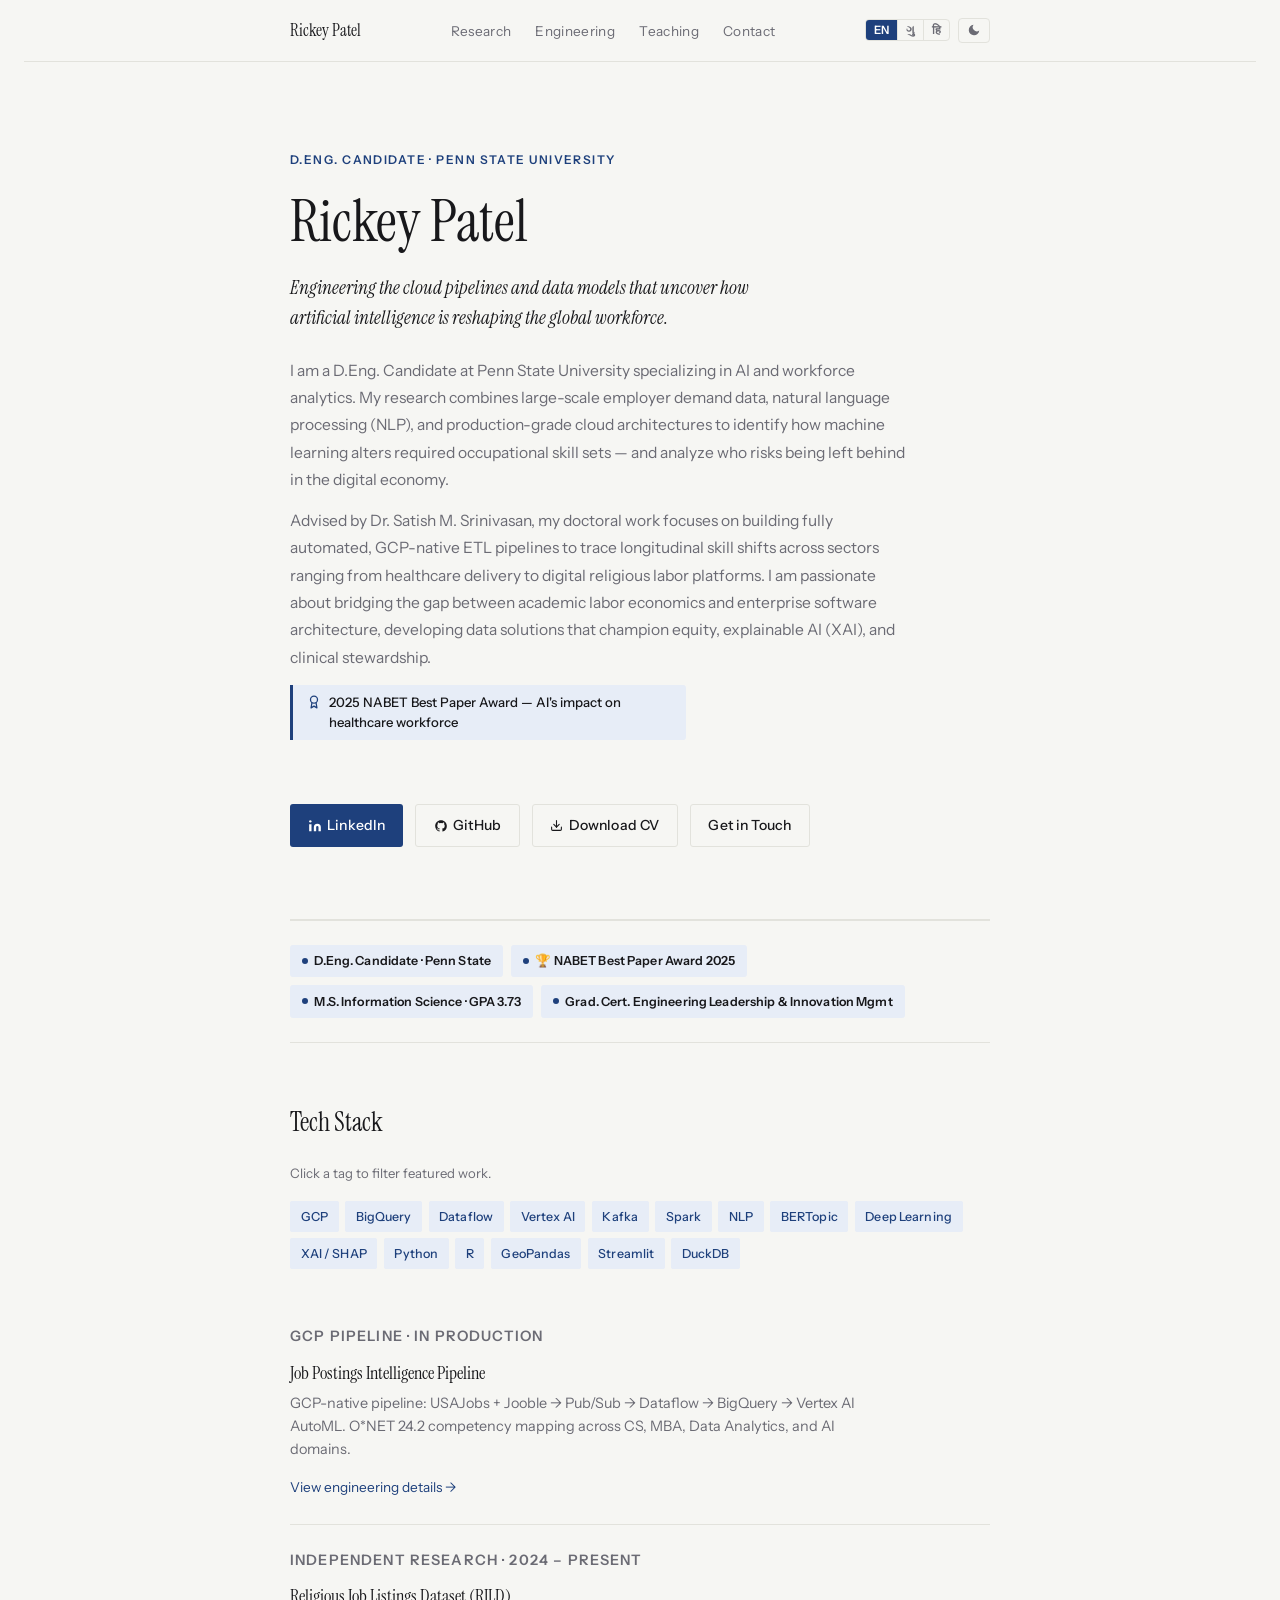
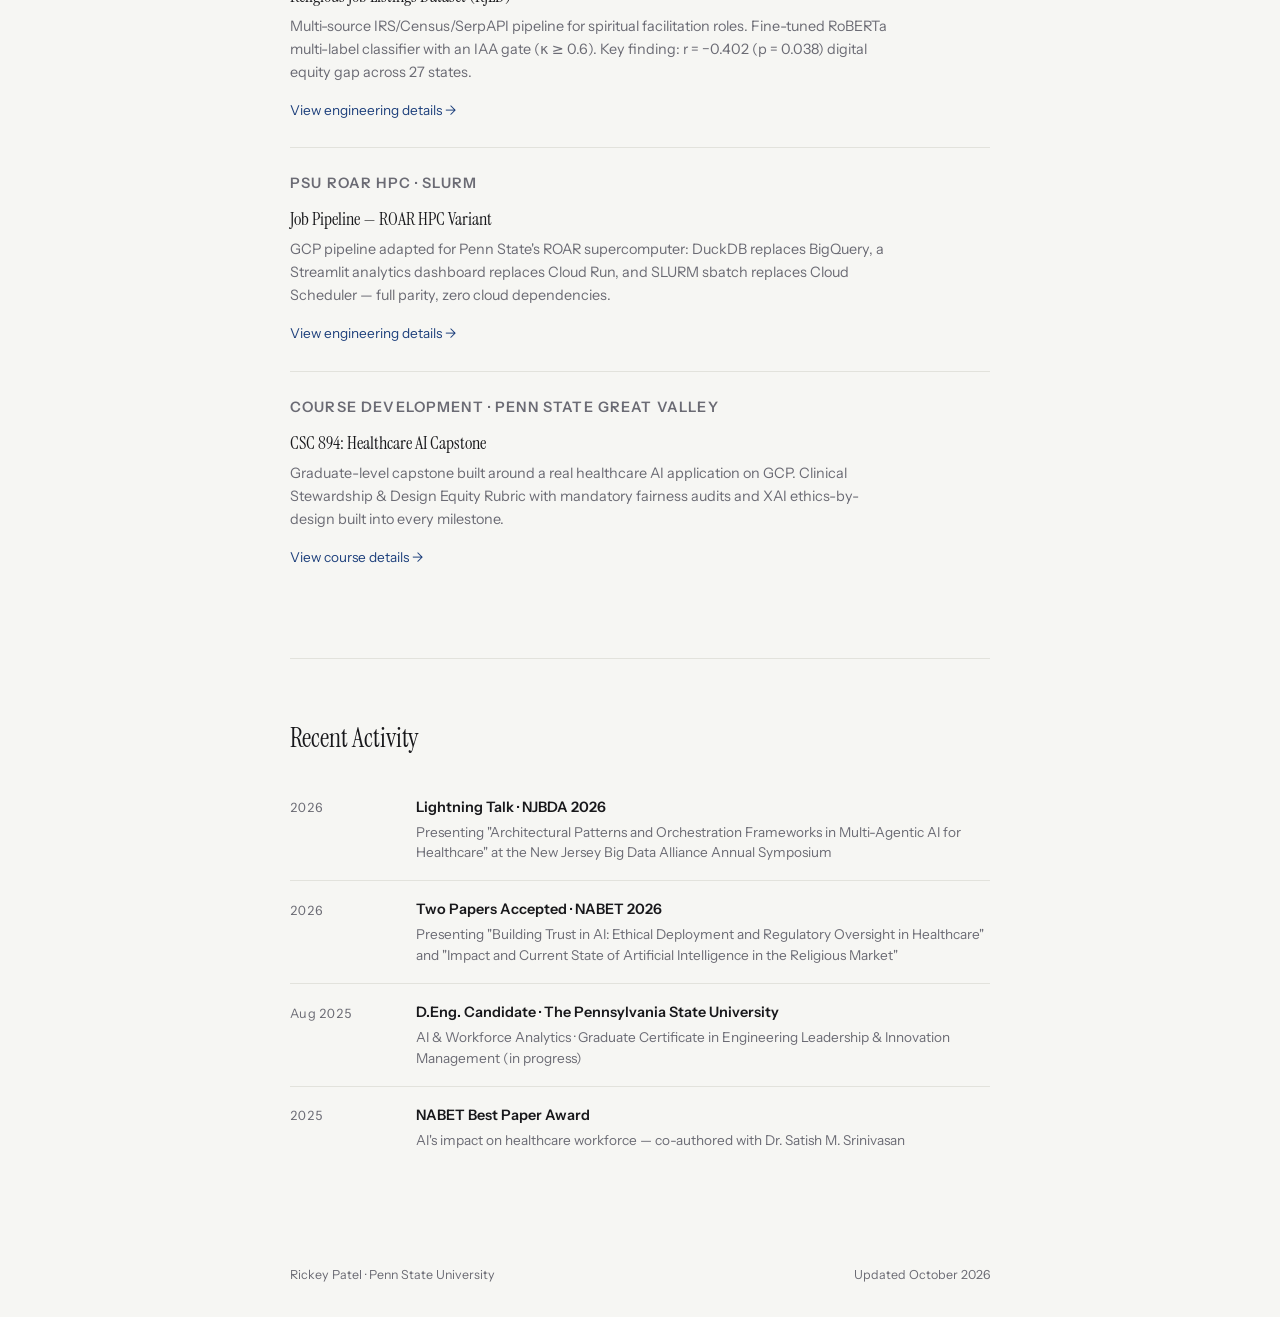
==== index.html @ e4f58c7b "add CV PDF and update footers to October 2026 Adds rickey-patel-cv.pdf to site root (linked from Dow" ====
<!doctype html>
<html lang="en">
<head>
<meta charset="utf-8">
<meta name="viewport" content="width=device-width,initial-scale=1,viewport-fit=cover">
<title>Rickey Patel</title>
<link rel="preconnect" href="https://fonts.googleapis.com">
<link href="https://fonts.googleapis.com/css2?family=Instrument+Serif:ital@0;1&family=Instrument+Sans:ital,wdth,wght@0,75..100,400..700;1,75..100,400..700&display=swap" rel="stylesheet">
<link rel="stylesheet" href="site.css">
</head>
<body>

<nav>
<div class="nav-inner">
  <a class="nav-name" href="index.html">Rickey Patel</a>
  <ul class="nav-links">
    <li><a href="research.html"  data-i18n="nav.research">Research</a></li>
    <li><a href="pipelines.html#job-pipeline" data-i18n="nav.engineering">Engineering</a></li>
    <li><a href="teaching.html#csc894"  data-i18n="nav.teaching">Teaching</a></li>
    <li><a href="contact.html"   data-i18n="nav.contact">Contact</a></li>
  </ul>
  <div class="nav-controls">
    <div class="lang-switcher" role="group" aria-label="Language">
      <button class="lang-btn active" id="lang-en" onclick="setLang('en')" aria-pressed="true">EN</button>
      <button class="lang-btn" id="lang-gu" onclick="setLang('gu')" aria-pressed="false">ગુ</button>
      <button class="lang-btn" id="lang-hi" onclick="setLang('hi')" aria-pressed="false">हि</button>
    </div>
    <button class="theme-btn" id="theme-btn" onclick="toggleTheme()" aria-label="Toggle theme">
      <svg id="icon-moon" width="14" height="14" viewBox="0 0 24 24" fill="currentColor" aria-hidden="true"><path d="M21 12.79A9 9 0 1 1 11.21 3 7 7 0 0 0 21 12.79z"/></svg>
      <svg id="icon-sun"  width="14" height="14" viewBox="0 0 24 24" fill="none" stroke="currentColor" stroke-width="2" stroke-linecap="round" stroke-linejoin="round" aria-hidden="true" hidden><circle cx="12" cy="12" r="5"/><line x1="12" y1="1" x2="12" y2="3"/><line x1="12" y1="21" x2="12" y2="23"/><line x1="4.22" y1="4.22" x2="5.64" y2="5.64"/><line x1="18.36" y1="18.36" x2="19.78" y2="19.78"/><line x1="1" y1="12" x2="3" y2="12"/><line x1="21" y1="12" x2="23" y2="12"/><line x1="4.22" y1="19.78" x2="5.64" y2="18.36"/><line x1="18.36" y1="5.64" x2="19.78" y2="4.22"/></svg>
    </button>
  </div>
</div>
</nav>

<main id="top">

<!-- HERO -->
<section class="hero">
  <span class="eyebrow" data-i18n="hero.eyebrow">D.Eng. Candidate · Penn State University</span>
  <h1>Rickey Patel</h1>
  <p class="hero-tagline" data-i18n="hero.tagline">
    Engineering the cloud pipelines and data models that uncover how artificial intelligence is reshaping the global workforce.
  </p>
  <p class="hero-bio" data-i18n="hero.bio1">
    I am a D.Eng. Candidate at Penn State University specializing in AI and workforce analytics. My research combines large-scale employer demand data, natural language processing (NLP), and production-grade cloud architectures to identify how machine learning alters required occupational skill sets — and analyze who risks being left behind in the digital economy.
  </p>
  <p class="hero-bio" data-i18n="hero.bio2">
    Advised by Dr. Satish M. Srinivasan, my doctoral work focuses on building fully automated, GCP-native ETL pipelines to trace longitudinal skill shifts across sectors ranging from healthcare delivery to digital religious labor platforms. I am passionate about bridging the gap between academic labor economics and enterprise software architecture, developing data solutions that champion equity, explainable AI (XAI), and clinical stewardship.
  </p>
  <div class="award-badge">
    <svg width="14" height="14" viewBox="0 0 24 24" fill="none" stroke="currentColor" stroke-width="2.2" stroke-linecap="round" stroke-linejoin="round" color="var(--accent)" aria-hidden="true"><circle cx="12" cy="8" r="6"/><path d="M15.477 12.89L17 22l-5-3-5 3 1.523-9.11"/></svg>
    <span data-i18n="hero.award">2025 NABET Best Paper Award — AI's impact on healthcare workforce</span>
  </div>
  <div class="hero-links">
    <a class="btn btn-primary" href="https://www.linkedin.com/in/rickey-patel" target="_blank" rel="noopener">
      <svg width="14" height="14" viewBox="0 0 24 24" fill="currentColor" aria-hidden="true"><path d="M16 8a6 6 0 0 1 6 6v7h-4v-7a2 2 0 0 0-2-2 2 2 0 0 0-2 2v7h-4v-7a6 6 0 0 1 6-6z"/><rect x="2" y="9" width="4" height="12"/><circle cx="4" cy="4" r="2"/></svg>
      LinkedIn
    </a>
    <a class="btn btn-outline" href="https://github.com/rpp5069-cpu" target="_blank" rel="noopener">
      <svg width="14" height="14" viewBox="0 0 24 24" fill="currentColor" aria-hidden="true"><path d="M12 2C6.477 2 2 6.477 2 12c0 4.418 2.865 8.166 6.839 9.489.5.092.682-.217.682-.482 0-.237-.008-.868-.013-1.703-2.782.605-3.369-1.343-3.369-1.343-.454-1.155-1.11-1.462-1.11-1.462-.908-.62.069-.608.069-.608 1.003.07 1.531 1.032 1.531 1.032.892 1.53 2.341 1.088 2.91.832.092-.647.35-1.088.636-1.338-2.22-.253-4.555-1.113-4.555-4.951 0-1.093.39-1.988 1.029-2.688-.103-.253-.446-1.272.098-2.65 0 0 .84-.27 2.75 1.026A9.564 9.564 0 0 1 12 6.844a9.59 9.59 0 0 1 2.504.337c1.909-1.296 2.747-1.027 2.747-1.027.546 1.379.202 2.398.1 2.651.64.7 1.028 1.595 1.028 2.688 0 3.848-2.339 4.695-4.566 4.943.359.309.678.92.678 1.855 0 1.338-.012 2.419-.012 2.747 0 .268.18.58.688.482A10.019 10.019 0 0 0 22 12c0-5.523-4.477-10-10-10z"/></svg>
      GitHub
    </a>
    <a class="btn btn-outline" href="rickey-patel-cv.pdf" download>
      <svg width="13" height="13" viewBox="0 0 24 24" fill="none" stroke="currentColor" stroke-width="2" stroke-linecap="round" stroke-linejoin="round" aria-hidden="true"><path d="M21 15v4a2 2 0 0 1-2 2H5a2 2 0 0 1-2-2v-4"/><polyline points="7 10 12 15 17 10"/><line x1="12" y1="15" x2="12" y2="3"/></svg>
      Download CV
    </a>
    <a class="btn btn-outline" href="contact.html">Get in Touch</a>
  </div>
</section>

<!-- CREDENTIAL TICKER -->
<section style="padding-block:0;border-bottom:none;">
  <div class="credential-ticker">
    <span class="cred-badge"><span class="cred-dot"></span><span data-i18n="cred.deng">D.Eng. Candidate · Penn State</span></span>
    <span class="cred-badge"><span class="cred-dot"></span><span data-i18n="cred.award">🏆 NABET Best Paper Award 2025</span></span>
    <span class="cred-badge"><span class="cred-dot"></span><span data-i18n="cred.ms">M.S. Information Science · GPA 3.73</span></span>
    <span class="cred-badge"><span class="cred-dot"></span><span data-i18n="cred.cert">Grad. Cert. Engineering Leadership &amp; Innovation Mgmt</span></span>
  </div>
</section>

<!-- TECH STACK + FEATURED PROJECTS -->
<section id="stack">
  <h2 data-i18n="stack.h2">Tech Stack</h2>
  <p style="font-size:0.82rem;color:var(--fg-muted);margin-bottom:1rem;">Click a tag to filter featured work.</p>
  <div class="tags" style="margin-bottom:2rem;">
    <span class="stack-tag" data-filter="GCP">GCP</span>
    <span class="stack-tag" data-filter="BigQuery">BigQuery</span>
    <span class="stack-tag" data-filter="Dataflow">Dataflow</span>
    <span class="stack-tag" data-filter="Vertex AI">Vertex AI</span>
    <span class="stack-tag" data-filter="Kafka">Kafka</span>
    <span class="stack-tag" data-filter="Spark">Spark</span>
    <span class="stack-tag" data-filter="NLP">NLP</span>
    <span class="stack-tag" data-filter="BERTopic">BERTopic</span>
    <span class="stack-tag" data-filter="Deep Learning">Deep Learning</span>
    <span class="stack-tag" data-filter="XAI">XAI / SHAP</span>
    <span class="stack-tag" data-filter="Python">Python</span>
    <span class="stack-tag" data-filter="R">R</span>
    <span class="stack-tag" data-filter="GeoPandas">GeoPandas</span>
    <span class="stack-tag" data-filter="Streamlit">Streamlit</span>
    <span class="stack-tag" data-filter="DuckDB">DuckDB</span>
  </div>

  <div class="feat-grid">
    <div class="feat-card" data-tags="GCP,BigQuery,Dataflow,Vertex AI,Kafka,NLP,BERTopic,Python,Spark">
      <p class="feat-card-meta">GCP Pipeline · In Production</p>
      <h3>Job Postings Intelligence Pipeline</h3>
      <p>GCP-native pipeline: USAJobs + Jooble → Pub/Sub → Dataflow → BigQuery → Vertex AI AutoML. O*NET 24.2 competency mapping across CS, MBA, Data Analytics, and AI domains.</p>
      <a class="feat-card-link" href="pipelines.html#job-pipeline">View engineering details →</a>
    </div>
    <div class="feat-card" data-tags="BigQuery,Vertex AI,NLP,Deep Learning,Python,GeoPandas">
      <p class="feat-card-meta">Independent Research · 2024 – Present</p>
      <h3>Religious Job Listings Dataset (RJLD)</h3>
      <p>Multi-source IRS/Census/SerpAPI pipeline for spiritual facilitation roles. Fine-tuned RoBERTa multi-label classifier with an IAA gate (κ ≥ 0.6). Key finding: r = −0.402 (p = 0.038) digital equity gap across 27 states.</p>
      <a class="feat-card-link" href="pipelines.html#rjld">View engineering details →</a>
    </div>
    <div class="feat-card" data-tags="DuckDB,Streamlit,Python">
      <p class="feat-card-meta">PSU ROAR HPC · SLURM</p>
      <h3>Job Pipeline — ROAR HPC Variant</h3>
      <p>GCP pipeline adapted for Penn State's ROAR supercomputer: DuckDB replaces BigQuery, a Streamlit analytics dashboard replaces Cloud Run, and SLURM sbatch replaces Cloud Scheduler — full parity, zero cloud dependencies.</p>
      <a class="feat-card-link" href="pipelines.html#roar">View engineering details →</a>
    </div>
    <div class="feat-card" data-tags="GCP,Python,XAI,Deep Learning,Healthcare AI">
      <p class="feat-card-meta">Course Development · Penn State Great Valley</p>
      <h3>CSC 894: Healthcare AI Capstone</h3>
      <p>Graduate-level capstone built around a real healthcare AI application on GCP. Clinical Stewardship &amp; Design Equity Rubric with mandatory fairness audits and XAI ethics-by-design built into every milestone.</p>
      <a class="feat-card-link" href="teaching.html#csc894">View course details →</a>
    </div>
  </div>
</section>

<!-- RECENT ACTIVITY -->
<section id="news">
  <h2 data-i18n="news.h2">Recent Activity</h2>
  <div class="timeline">
    <div class="tl-item">
      <div class="tl-year">2026</div>
      <div class="tl-body">
        <h3>Lightning Talk · NJBDA 2026</h3>
        <p>Presenting "Architectural Patterns and Orchestration Frameworks in Multi-Agentic AI for Healthcare" at the New Jersey Big Data Alliance Annual Symposium</p>
      </div>
    </div>
    <div class="tl-item">
      <div class="tl-year">2026</div>
      <div class="tl-body">
        <h3 data-i18n="tl1.h3">Two Papers Accepted · NABET 2026</h3>
        <p data-i18n="tl1.p">Presenting "Building Trust in AI: Ethical Deployment and Regulatory Oversight in Healthcare" and "Impact and Current State of Artificial Intelligence in the Religious Market"</p>
      </div>
    </div>
    <div class="tl-item">
      <div class="tl-year">Aug 2025</div>
      <div class="tl-body">
        <h3 data-i18n="tl7.h3">D.Eng. Candidate · The Pennsylvania State University</h3>
        <p data-i18n="tl7.p">AI &amp; Workforce Analytics · Graduate Certificate in Engineering Leadership &amp; Innovation Management (in progress)</p>
      </div>
    </div>
    <div class="tl-item">
      <div class="tl-year">2025</div>
      <div class="tl-body">
        <h3 data-i18n="tl2.h3">NABET Best Paper Award</h3>
        <p data-i18n="tl2.p">AI's impact on healthcare workforce — co-authored with Dr. Satish M. Srinivasan</p>
      </div>
    </div>
  </div>
</section>

</main>

<footer>
  <span>Rickey Patel · Penn State University</span>
  <span>Updated October 2026</span>
</footer>

<script src="site.js"></script>
</body>
</html>
---- site.css ----
/*
 * Rickey Patel — rickeypatel.com
 * Shared stylesheet for all pages
 * Palette: warm off-white / deep ink, Penn State navy accent
 * Type: Instrument Serif (display) + Instrument Sans (body)
 */

/* ── Critical above-fold ── */
:root { color-scheme: light; box-sizing: border-box; padding-top: env(safe-area-inset-top,0px); padding-bottom: env(safe-area-inset-bottom,0px); }
html  { scroll-padding-top: env(safe-area-inset-top,0px); }
body  { margin:0; padding:0; font: 14px -apple-system,BlinkMacSystemFont,sans-serif; background:#faf9f5; color:#141413; }
img   { max-width:100%; }
[hidden]:not([hidden=until-found i]) { display:none!important; }

/* ── Design tokens ── */
:root {
  --bg:           #F6F6F3;
  --fg:           #18181B;
  --fg-muted:     #6B6B74;
  --accent:       #1E407C;
  --accent-pale:  #E7EDF7;
  --border:       #E2E2DC;
  --serif:        'Instrument Serif', Georgia, serif;
  --sans:         'Instrument Sans', system-ui, sans-serif;
}
@media (prefers-color-scheme: dark) {
  :root:not([data-theme="light"]) {
    --bg:#111115; --fg:#EAEAE6; --fg-muted:#888893;
    --accent:#5B8FCC; --accent-pale:#17233A; --border:#27272D;
    color-scheme:dark;
  }
}
:root[data-theme="dark"]  { --bg:#111115; --fg:#EAEAE6; --fg-muted:#888893; --accent:#5B8FCC; --accent-pale:#17233A; --border:#27272D; color-scheme:dark; }
:root[data-theme="light"] { --bg:#F6F6F3; --fg:#18181B; --fg-muted:#6B6B74; --accent:#1E407C; --accent-pale:#E7EDF7; --border:#E2E2DC; color-scheme:light; }

*, *::before, *::after { box-sizing: border-box; }

body {
  background: var(--bg);
  color: var(--fg);
  font-family: var(--sans);
  font-size: 1rem;
  line-height: 1.7;
  margin: 0;
  padding-inline: max(1.5rem, env(safe-area-inset-left, 1.5rem));
}

/* ── Nav ── */
nav {
  position: sticky;
  top: env(safe-area-inset-top, 0px);
  background: var(--bg);
  border-bottom: 1px solid var(--border);
  z-index: 20;
}
.nav-inner {
  max-width: 700px;
  margin-inline: auto;
  display: flex;
  justify-content: space-between;
  align-items: center;
  padding-block: 1rem;
  gap: 1rem;
}
.nav-controls { display:flex; align-items:center; gap:0.5rem; flex-shrink:0; }
.lang-switcher { display:flex; border:1px solid var(--border); border-radius:4px; overflow:hidden; }
.lang-btn {
  background:none; border:none; border-right:1px solid var(--border);
  color:var(--fg-muted); font-size:0.72rem; font-weight:600;
  padding:0.28rem 0.5rem; cursor:pointer; font-family:var(--sans);
  transition:background .15s, color .15s; line-height:1;
}
.lang-btn:last-child  { border-right:none; }
.lang-btn:hover       { background:var(--accent-pale); color:var(--fg); }
.lang-btn.active      { background:var(--accent); color:#fff; }
.theme-btn {
  background:none; border:1px solid var(--border); border-radius:4px;
  color:var(--fg-muted); cursor:pointer; padding:0.28rem 0.5rem;
  display:flex; align-items:center; transition:background .15s, color .15s; line-height:1;
}
.theme-btn:hover { background:var(--accent-pale); color:var(--fg); }
.nav-name { font-family:var(--serif); font-size:1.05rem; color:var(--fg); text-decoration:none; flex-shrink:0; }
.nav-links { list-style:none; margin:0; padding:0; display:flex; gap:1.5rem; flex-wrap:wrap; }
.nav-links a { color:var(--fg-muted); text-decoration:none; font-size:0.85rem; letter-spacing:0.025em; transition:color .15s; }
.nav-links a:hover,
.nav-links a:focus-visible,
.nav-links a.current   { color:var(--fg); }
.nav-links a.current   { font-weight:600; }

/* ── Main container ── */
main { max-width:700px; margin-inline:auto; }

section { padding-block:4rem; border-bottom:1px solid var(--border); }
section:last-of-type  { border-bottom:none; }

/* ── Hero (home) ── */
.hero { padding-top:5.5rem; padding-bottom:4.5rem; }

.eyebrow {
  font-size:0.75rem; font-weight:600; letter-spacing:0.12em;
  text-transform:uppercase; color:var(--accent);
  margin-bottom:1.25rem; display:block;
}
h1 {
  font-family:var(--serif);
  font-size: clamp(2.4rem, 6vw, 3.6rem);
  line-height:1.1; font-weight:400;
  margin:0 0 1.25rem; text-wrap:balance;
}
h1 em { font-style:italic; }

.hero-tagline {
  font-family:var(--serif);
  font-size: clamp(1.05rem, 2.5vw, 1.2rem);
  color:var(--fg); line-height:1.55;
  max-width:56ch; margin-bottom:1.5rem;
  font-style:italic;
}
.hero-bio {
  font-size:0.975rem; color:var(--fg-muted);
  max-width:62ch; margin-bottom:0.875rem; line-height:1.75;
}
.hero-intro {
  font-size:1.05rem; color:var(--fg-muted);
  max-width:54ch; margin-bottom:2rem; line-height:1.7;
}
.award-badge {
  display:inline-flex; align-items:flex-start; gap:0.5rem;
  background:var(--accent-pale); border-left:3px solid var(--accent);
  padding:0.5rem 0.875rem; border-radius:0 3px 3px 0;
  font-size:0.82rem; color:var(--fg); font-weight:500;
  margin-bottom:2rem; max-width:44ch; line-height:1.5;
}
.award-badge svg { flex-shrink:0; margin-top:2px; }

.hero-links { display:flex; gap:0.75rem; flex-wrap:wrap; margin-top:2rem; }
.btn {
  display:inline-flex; align-items:center; gap:0.35rem;
  padding:0.525rem 1.1rem; border-radius:3px;
  font-size:0.875rem; font-weight:500; text-decoration:none;
  letter-spacing:0.01em; transition:opacity .15s;
}
.btn:hover    { opacity:0.82; }
.btn-primary  { background:var(--accent); color:#fff; }
.btn-outline  { border:1px solid var(--border); color:var(--fg); }

/* ── Credential ticker ── */
.credential-ticker {
  display:flex; flex-wrap:wrap; gap:0.5rem;
  padding:1.5rem 0;
  border-top:1px solid var(--border);
  border-bottom:1px solid var(--border);
}
.cred-badge {
  display:inline-flex; align-items:center; gap:0.4rem;
  padding:0.35rem 0.75rem; background:var(--accent-pale);
  border-radius:3px; font-size:0.78rem; font-weight:600;
  color:var(--fg); letter-spacing:0.01em; white-space:nowrap;
}
.cred-dot { width:6px; height:6px; border-radius:50%; background:var(--accent); flex-shrink:0; }

/* ── Section headings ── */
h2 { font-family:var(--serif); font-size:1.65rem; font-weight:400; margin:0 0 1.5rem; text-wrap:balance; line-height:1.2; }
h3 { font-size:0.95rem; font-weight:600; margin:0 0 0.3rem; line-height:1.4; }
p  { margin:0 0 1rem; }
p:last-child { margin-bottom:0; }

/* ── Tags ── */
.tags { display:flex; flex-wrap:wrap; gap:0.4rem; }
.tag  { font-size:0.78rem; padding:0.25rem 0.6rem; background:var(--accent-pale); color:var(--accent); border-radius:2px; font-weight:500; letter-spacing:0.01em; }

/* Stack tags (clickable filter, home page) */
.stack-tag {
  font-size:0.78rem; padding:0.25rem 0.6rem;
  background:var(--accent-pale); color:var(--accent);
  border-radius:2px; font-weight:500; letter-spacing:0.01em;
  cursor:pointer; border:1px solid transparent;
  transition:background .15s, border-color .15s, color .15s;
  user-select:none;
}
.stack-tag:hover          { border-color:var(--accent); }
.stack-tag.active         { background:var(--accent); color:#fff; border-color:var(--accent); }

/* ── Featured cards (home) ── */
.feat-grid { display:flex; flex-direction:column; }
.feat-card {
  padding-block:1.5rem; border-bottom:1px solid var(--border);
  transition:opacity .2s;
}
.feat-card:last-child { border-bottom:none; }
.feat-card-meta { font-size:0.72rem; font-weight:600; letter-spacing:0.08em; text-transform:uppercase; color:var(--fg-muted); margin-bottom:0.35rem; }
.feat-card h3  { font-family:var(--serif); font-size:1.1rem; font-weight:400; margin:0 0 0.4rem; }
.feat-card p   { font-size:0.9rem; color:var(--fg-muted); max-width:60ch; margin:0 0 0.75rem; line-height:1.6; }
.feat-card-link { font-size:0.85rem; color:var(--accent); text-decoration:none; display:inline-flex; align-items:center; gap:0.3rem; }
.feat-card-link:hover { text-decoration:underline; }

/* ── Research ── */
.methods-label { font-size:0.75rem; font-weight:600; letter-spacing:0.1em; text-transform:uppercase; color:var(--fg-muted); margin:1.5rem 0 0.625rem; }

/* ── Pillar cards (research page) ── */
.pillar { padding:1.5rem; border:1px solid var(--border); border-radius:4px; margin-bottom:1.25rem; transition:border-color .15s; }
.pillar:hover { border-color:var(--accent); }
.pillar-label { font-size:0.7rem; font-weight:700; letter-spacing:0.12em; text-transform:uppercase; color:var(--accent); margin-bottom:0.6rem; display:block; }
.pillar h3 { font-family:var(--serif); font-size:1.15rem; font-weight:400; margin:0 0 0.6rem; }
.pillar p  { font-size:0.9rem; color:var(--fg-muted); margin:0 0 0.75rem; line-height:1.65; }
.stat-callout {
  display:inline-flex; align-items:baseline; gap:0.4rem;
  background:var(--accent-pale); border-radius:3px;
  padding:0.3rem 0.75rem; font-size:0.82rem; font-weight:600; color:var(--accent);
  margin-top:0.25rem;
}

/* ── Publications ── */
.pub-list { display:flex; flex-direction:column; }
.pub-item { display:grid; grid-template-columns:5rem 1fr; gap:0.875rem; padding-block:1.25rem; border-bottom:1px solid var(--border); }
.pub-item:last-child { border-bottom:none; }
.pub-year  { font-size:0.8rem; color:var(--fg-muted); padding-top:0.15rem; font-variant-numeric:tabular-nums; letter-spacing:0.02em; }
.pub-body h3 { font-size:0.95rem; font-weight:600; margin:0 0 0.25rem; line-height:1.45; text-wrap:balance; }
.pub-body p  { font-size:0.85rem; color:var(--fg-muted); margin:0; line-height:1.5; }
.pub-badge { display:inline-flex; align-items:center; gap:0.3rem; font-size:0.72rem; font-weight:600; letter-spacing:0.06em; text-transform:uppercase; padding:0.2rem 0.5rem; border-radius:2px; margin-top:0.4rem; }
.pub-badge-award       { background:var(--accent-pale); color:var(--accent); }
.pub-badge-forthcoming { background:var(--accent-pale); color:var(--accent); }
.pub-view-btn { display:inline-flex; align-items:center; gap:0.3rem; margin-left:0.5rem; padding:0.15rem 0.5rem; background:var(--accent); color:#fff; border-radius:3px; font-size:0.72rem; font-weight:600; text-decoration:none; letter-spacing:0.04em; }
.pub-view-btn:hover { opacity:0.85; }

/* ── Architecture flow (pipelines page) ── */
.arch-flow { display:flex; flex-wrap:wrap; align-items:center; padding:1rem 0; margin:0.75rem 0 1.25rem; }
.arch-node { background:var(--accent-pale); border:1px solid var(--accent); border-radius:4px; padding:0.28rem 0.65rem; font-size:0.75rem; font-weight:600; color:var(--accent); white-space:nowrap; margin:0.2rem 0; }
.arch-arrow { font-size:0.65rem; color:var(--fg-muted); padding:0 0.3rem; }

/* ── Projects ── */
.projects-grid { display:flex; flex-direction:column; }
.project-card { padding-block:2rem; border-bottom:1px solid var(--border); }
.project-card:first-child { padding-top:0; }
.project-card:last-child  { border-bottom:none; }
.project-meta { font-size:0.75rem; font-weight:600; letter-spacing:0.08em; text-transform:uppercase; color:var(--fg-muted); margin-bottom:0.5rem; }
.project-card h3 { font-family:var(--serif); font-size:1.2rem; font-weight:400; margin:0 0 0.6rem; }
.project-card p  { font-size:0.925rem; color:var(--fg-muted); margin:0 0 1rem; line-height:1.65; max-width:60ch; }
.project-links { display:flex; gap:1.25rem; flex-wrap:wrap; margin-bottom:0.875rem; }
.project-link { font-size:0.875rem; color:var(--accent); text-decoration:none; display:inline-flex; align-items:center; gap:0.3rem; }
.project-link:hover { text-decoration:underline; }

/* ── Timeline ── */
.timeline { display:flex; flex-direction:column; }
.tl-item { display:grid; grid-template-columns:7rem 1fr; gap:0.875rem; padding-block:1.125rem; border-bottom:1px solid var(--border); }
.tl-item:last-child { border-bottom:none; }
.tl-year { font-size:0.8rem; color:var(--fg-muted); padding-top:0.15rem; font-variant-numeric:tabular-nums; letter-spacing:0.02em; line-height:1.4; }
.tl-body h3 { font-size:0.9rem; }
.tl-body p  { font-size:0.85rem; color:var(--fg-muted); margin:0.15rem 0 0; line-height:1.5; }

/* ── Teaching page ── */
.course-block { padding:1.5rem; border:1px solid var(--border); border-radius:4px; margin-bottom:1.25rem; }
.course-block h3 { font-family:var(--serif); font-size:1.2rem; font-weight:400; margin:0 0 0.5rem; }
.course-block p  { font-size:0.92rem; color:var(--fg-muted); margin:0 0 0.75rem; line-height:1.65; }
.course-detail-list { list-style:none; margin:0.5rem 0 0; padding:0; display:flex; flex-direction:column; gap:0.4rem; }
.course-detail-list li { font-size:0.875rem; color:var(--fg-muted); padding-left:1.1rem; position:relative; line-height:1.5; }
.course-detail-list li::before { content:'—'; position:absolute; left:0; color:var(--accent); }
.framework-block { background:var(--accent-pale); border-left:3px solid var(--accent); padding:1.25rem 1.5rem; border-radius:0 4px 4px 0; margin-bottom:1.25rem; }
.framework-block h3 { font-family:var(--serif); font-size:1.1rem; font-weight:400; margin:0 0 0.5rem; }
.framework-block p  { font-size:0.88rem; color:var(--fg-muted); margin:0 0 0.5rem; line-height:1.65; }
.framework-block p:last-child { margin-bottom:0; }

/* ── Contact form ── */
.contact-form { display:flex; flex-direction:column; gap:1.125rem; max-width:480px; margin-bottom:3rem; }
.form-field { display:flex; flex-direction:column; gap:0.35rem; }
.form-field label { font-size:0.75rem; font-weight:600; letter-spacing:0.08em; text-transform:uppercase; color:var(--fg-muted); }
.form-field input,
.form-field select,
.form-field textarea {
  background:var(--bg); border:1px solid var(--border); border-radius:3px;
  color:var(--fg); font-family:var(--sans); font-size:0.9rem;
  padding:0.55rem 0.75rem; width:100%;
  transition:border-color .15s; appearance:none; -webkit-appearance:none;
}
.form-field input:focus,
.form-field select:focus,
.form-field textarea:focus { outline:none; border-color:var(--accent); }
.form-field textarea { min-height:130px; resize:vertical; line-height:1.6; }
.form-select-wrap { position:relative; }
.form-select-wrap::after { content:'▾'; position:absolute; right:0.75rem; top:50%; transform:translateY(-50%); color:var(--fg-muted); pointer-events:none; font-size:0.8rem; }

/* ── Contact rows ── */
.contact-intro  { font-size:1.05rem; max-width:50ch; color:var(--fg-muted); margin-bottom:2rem; }
.contact-rows   { display:flex; flex-direction:column; gap:0.75rem; }
.contact-row    { display:flex; align-items:baseline; gap:0.75rem; font-size:0.9rem; }
.contact-label  { font-size:0.75rem; font-weight:600; letter-spacing:0.08em; text-transform:uppercase; color:var(--fg-muted); min-width:5.5rem; }
.contact-value  { color:var(--fg); }
.contact-value a { color:var(--accent); text-decoration:none; }
.contact-value a:hover { text-decoration:underline; }

/* ── Page hero (sub-pages) ── */
.page-hero { padding-top:4rem; padding-bottom:2.5rem; }
.page-hero .eyebrow { margin-bottom:0.75rem; }
.page-hero h1 { font-family:var(--serif); font-size:clamp(1.9rem,5vw,2.8rem); font-weight:400; line-height:1.1; margin:0 0 0.75rem; }
.page-hero p  { font-size:1rem; color:var(--fg-muted); max-width:54ch; line-height:1.7; margin:0; }

/* ── Live Demo button ── */
.rp-demo-btn {
  display:inline-flex; align-items:center; gap:6px; margin-top:12px;
  padding:7px 16px; background:linear-gradient(135deg,#1d4ed8 0%,#6d28d9 100%);
  color:#fff; border:none; border-radius:6px; font-size:13px; font-weight:600;
  letter-spacing:.2px; cursor:pointer; transition:opacity .15s,transform .1s;
  font-family:inherit; text-decoration:none;
}
.rp-demo-btn:hover { opacity:.88; transform:translateY(-1px); }
.rp-demo-btn svg  { flex-shrink:0; }

/* ── Demo modal ── */
#rp-demo-overlay {
  display:none; position:fixed; inset:0;
  background:rgba(0,0,0,.65); backdrop-filter:blur(4px);
  -webkit-backdrop-filter:blur(4px); z-index:9999;
  align-items:center; justify-content:center;
}
#rp-demo-overlay.open { display:flex; }
#rp-demo-modal {
  position:relative; width:min(96vw,1180px); height:min(92vh,840px);
  background:#fff; border-radius:12px; overflow:hidden;
  box-shadow:0 24px 80px rgba(0,0,0,.35);
  display:flex; flex-direction:column;
}
#rp-demo-header { display:flex; align-items:center; justify-content:space-between; padding:10px 16px; background:#0f1117; color:#fff; font-family:'JetBrains Mono','Fira Code',monospace; font-size:11px; letter-spacing:.6px; flex-shrink:0; }
#rp-demo-label  { opacity:.8; }
#rp-demo-close  { background:none; border:none; color:#fff; font-size:22px; line-height:1; cursor:pointer; padding:0 4px; opacity:.7; transition:opacity .15s; }
#rp-demo-close:hover { opacity:1; }
#rp-demo-frame  { flex:1; border:none; width:100%; }

/* ── Footer ── */
footer {
  max-width:700px; margin-inline:auto; padding-block:2rem;
  font-size:0.78rem; color:var(--fg-muted);
  display:flex; justify-content:space-between; align-items:center;
  gap:1rem; flex-wrap:wrap;
}

/* ── Responsive ── */
@media (max-width:520px) {
  .nav-links   { gap:0.875rem; }
  .tl-item     { grid-template-columns:1fr; gap:0.2rem; }
  .tl-year     { padding-top:0; }
  .pub-item    { grid-template-columns:3.5rem 1fr; }
  .hero        { padding-top:3.5rem; }
  section      { padding-block:3rem; }
  .arch-flow   { row-gap:0.25rem; }
}
@media (prefers-reduced-motion:reduce) { * { transition:none!important; } }
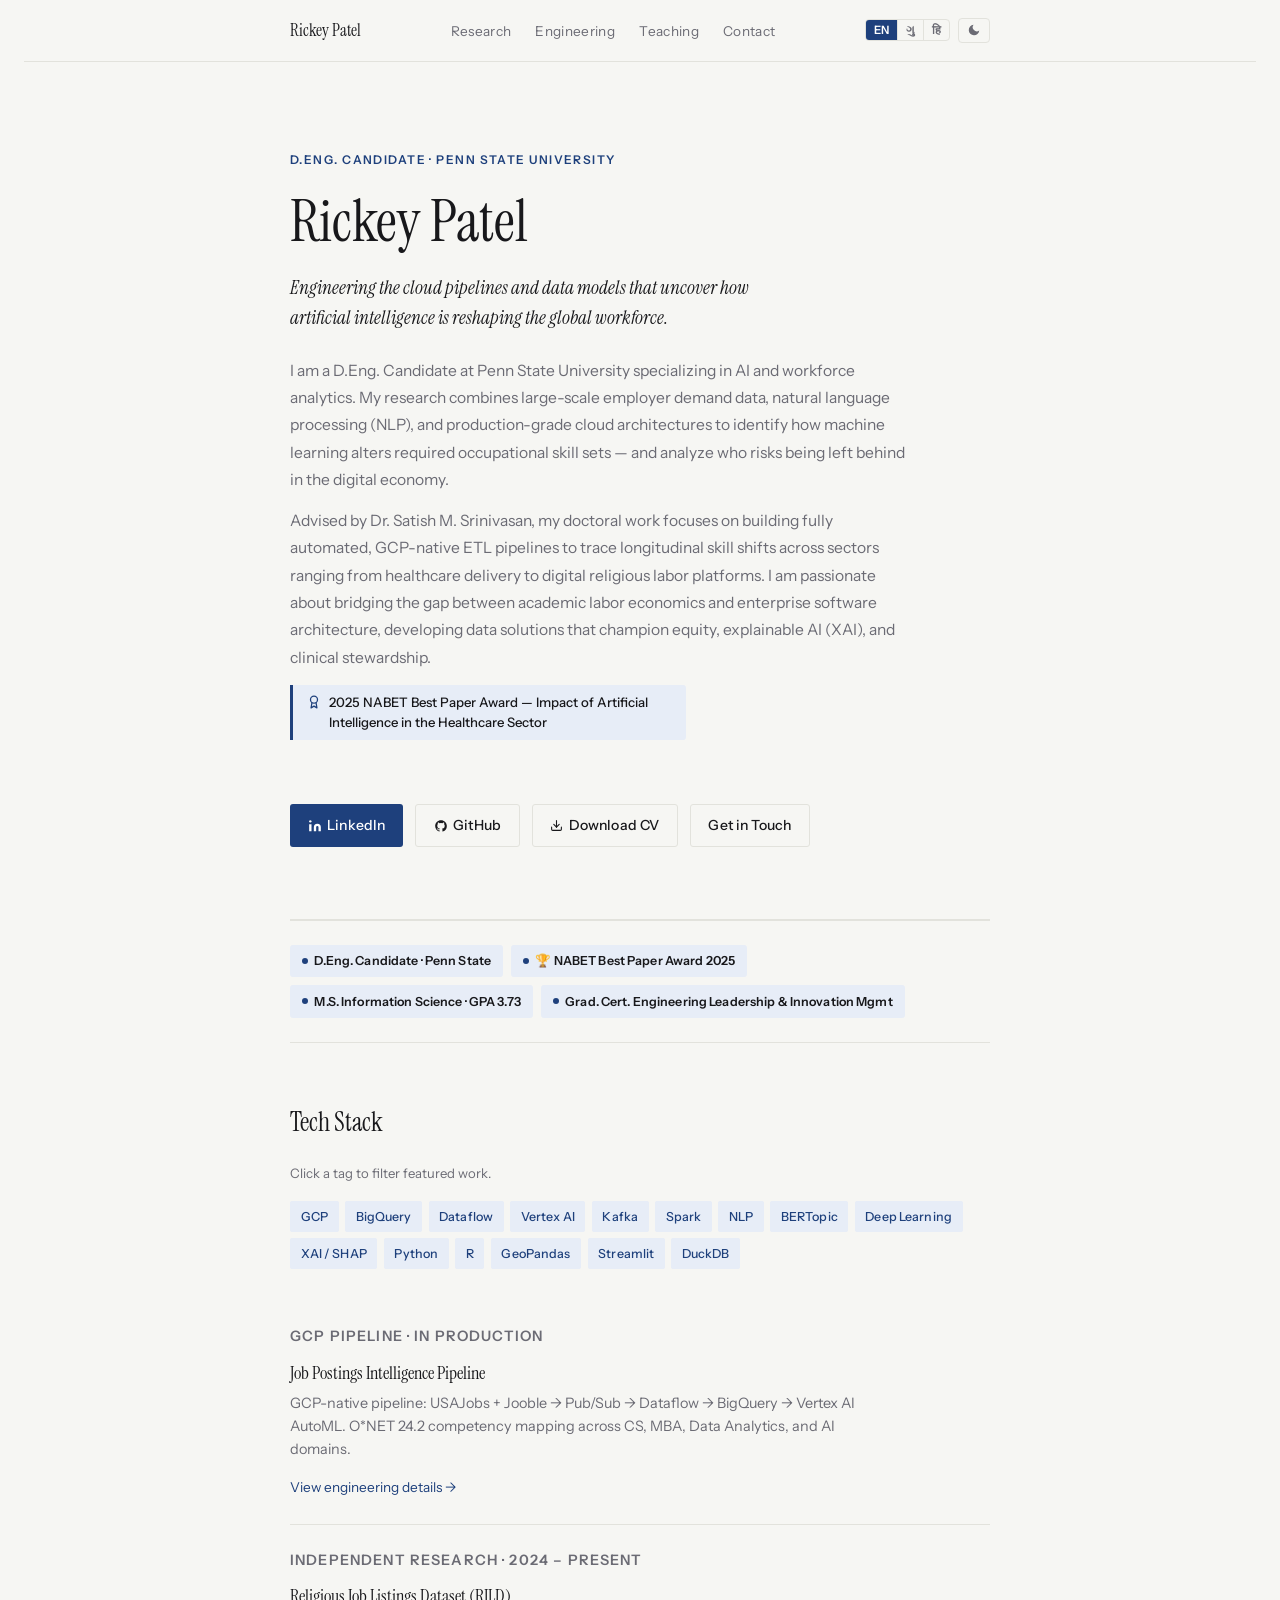
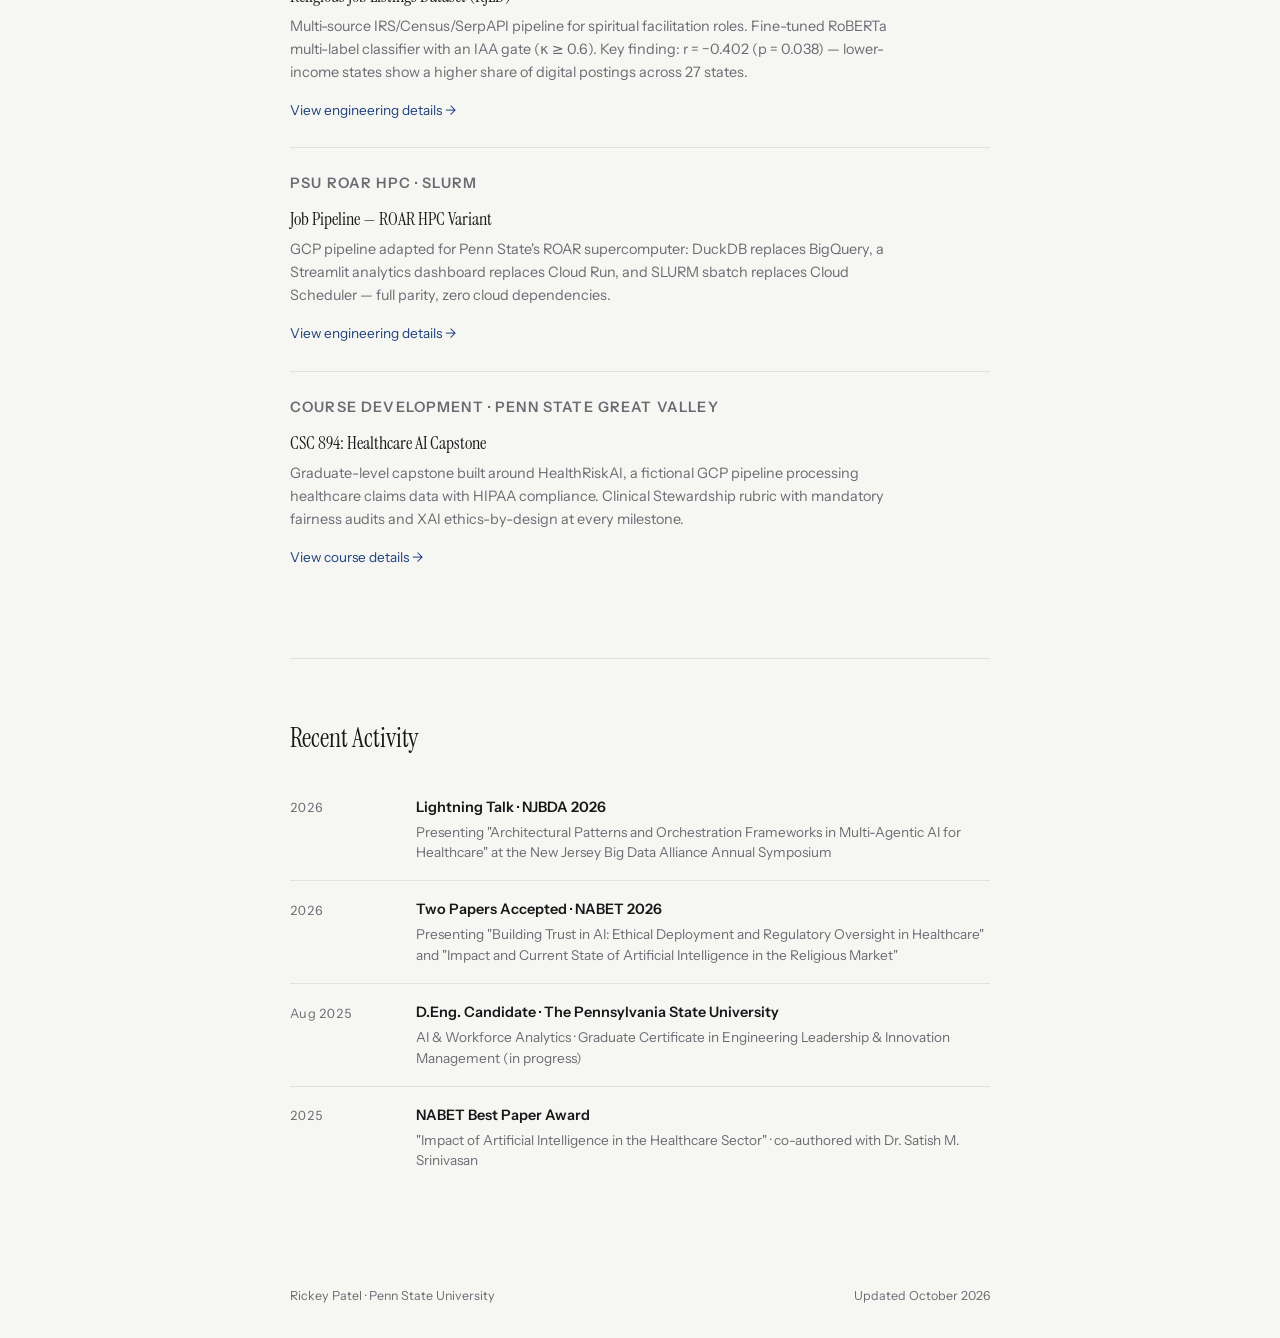
==== commit ed7d6a13: "site-fixes-oct-2026: accuracy, SEO, Netlify Forms, employer names 1. RJLD finding corrected: r=-0.40" ====
--- a/index.html
+++ b/index.html
@@ -7,6 +7,16 @@
 <link rel="preconnect" href="https://fonts.googleapis.com">
 <link href="https://fonts.googleapis.com/css2?family=Instrument+Serif:ital@0;1&family=Instrument+Sans:ital,wdth,wght@0,75..100,400..700;1,75..100,400..700&display=swap" rel="stylesheet">
 <link rel="stylesheet" href="site.css">
+<meta name="description" content="Rickey Patel — D.Eng. Candidate at Penn State. GCP pipelines, NLP, and Vertex AI for AI-driven labor market research and workforce analytics.">
+<meta property="og:title" content="Rickey Patel · D.Eng. Candidate · Penn State">
+<meta property="og:description" content="Rickey Patel — D.Eng. Candidate at Penn State. GCP pipelines, NLP, and Vertex AI for AI-driven labor market research and workforce analytics.">
+<meta property="og:url" content="https://rickeypatel.com/">
+<meta property="og:type" content="website">
+<meta property="og:image" content="https://rickeypatel.com/og-preview.png">
+<meta name="twitter:card" content="summary_large_image">
+<meta name="twitter:title" content="Rickey Patel · D.Eng. Candidate · Penn State">
+<meta name="twitter:description" content="Rickey Patel — D.Eng. Candidate at Penn State. GCP pipelines, NLP, and Vertex AI for AI-driven labor market research and workforce analytics.">
+<meta name="twitter:image" content="https://rickeypatel.com/og-preview.png">
 </head>
 <body>
 
@@ -50,7 +60,7 @@
   </p>
   <div class="award-badge">
     <svg width="14" height="14" viewBox="0 0 24 24" fill="none" stroke="currentColor" stroke-width="2.2" stroke-linecap="round" stroke-linejoin="round" color="var(--accent)" aria-hidden="true"><circle cx="12" cy="8" r="6"/><path d="M15.477 12.89L17 22l-5-3-5 3 1.523-9.11"/></svg>
-    <span data-i18n="hero.award">2025 NABET Best Paper Award — AI's impact on healthcare workforce</span>
+    <span data-i18n="hero.award">2025 NABET Best Paper Award — Impact of Artificial Intelligence in the Healthcare Sector</span>
   </div>
   <div class="hero-links">
     <a class="btn btn-primary" href="https://www.linkedin.com/in/rickey-patel" target="_blank" rel="noopener">
@@ -111,7 +121,7 @@
     <div class="feat-card" data-tags="BigQuery,Vertex AI,NLP,Deep Learning,Python,GeoPandas">
       <p class="feat-card-meta">Independent Research · 2024 – Present</p>
       <h3>Religious Job Listings Dataset (RJLD)</h3>
-      <p>Multi-source IRS/Census/SerpAPI pipeline for spiritual facilitation roles. Fine-tuned RoBERTa multi-label classifier with an IAA gate (κ ≥ 0.6). Key finding: r = −0.402 (p = 0.038) digital equity gap across 27 states.</p>
+      <p>Multi-source IRS/Census/SerpAPI pipeline for spiritual facilitation roles. Fine-tuned RoBERTa multi-label classifier with an IAA gate (κ ≥ 0.6). Key finding: r = −0.402 (p = 0.038) — lower-income states show a higher share of digital postings across 27 states.</p>
       <a class="feat-card-link" href="pipelines.html#rjld">View engineering details →</a>
     </div>
     <div class="feat-card" data-tags="DuckDB,Streamlit,Python">
@@ -123,7 +133,7 @@
     <div class="feat-card" data-tags="GCP,Python,XAI,Deep Learning,Healthcare AI">
       <p class="feat-card-meta">Course Development · Penn State Great Valley</p>
       <h3>CSC 894: Healthcare AI Capstone</h3>
-      <p>Graduate-level capstone built around a real healthcare AI application on GCP. Clinical Stewardship &amp; Design Equity Rubric with mandatory fairness audits and XAI ethics-by-design built into every milestone.</p>
+      <p>Graduate-level capstone built around HealthRiskAI, a fictional GCP pipeline processing healthcare claims data with HIPAA compliance. Clinical Stewardship rubric with mandatory fairness audits and XAI ethics-by-design at every milestone.</p>
       <a class="feat-card-link" href="teaching.html#csc894">View course details →</a>
     </div>
   </div>
@@ -158,7 +168,7 @@
       <div class="tl-year">2025</div>
       <div class="tl-body">
         <h3 data-i18n="tl2.h3">NABET Best Paper Award</h3>
-        <p data-i18n="tl2.p">AI's impact on healthcare workforce — co-authored with Dr. Satish M. Srinivasan</p>
+        <p data-i18n="tl2.p">"Impact of Artificial Intelligence in the Healthcare Sector" · co-authored with Dr. Satish M. Srinivasan</p>
       </div>
     </div>
   </div>
--- a/site.css
+++ b/site.css
@@ -325,6 +325,12 @@
 #rp-demo-close:hover { opacity:1; }
 #rp-demo-frame  { flex:1; border:none; width:100%; }
 
+/* ── Contact form status + honeypot ── */
+.contact-honeypot { display: none; }
+#cf-status { margin-top: 0.75rem; padding: 0.6rem 1rem; border-radius: 6px; font-size: 0.875rem; }
+.cf-status-ok  { background: rgba(91,143,204,0.12); color: var(--accent); border: 1px solid rgba(91,143,204,0.3); }
+.cf-status-err { background: rgba(229,62,62,0.12); color: #e05252; border: 1px solid rgba(229,62,62,0.3); }
+
 /* ── Footer ── */
 footer {
   max-width:700px; margin-inline:auto; padding-block:2rem;
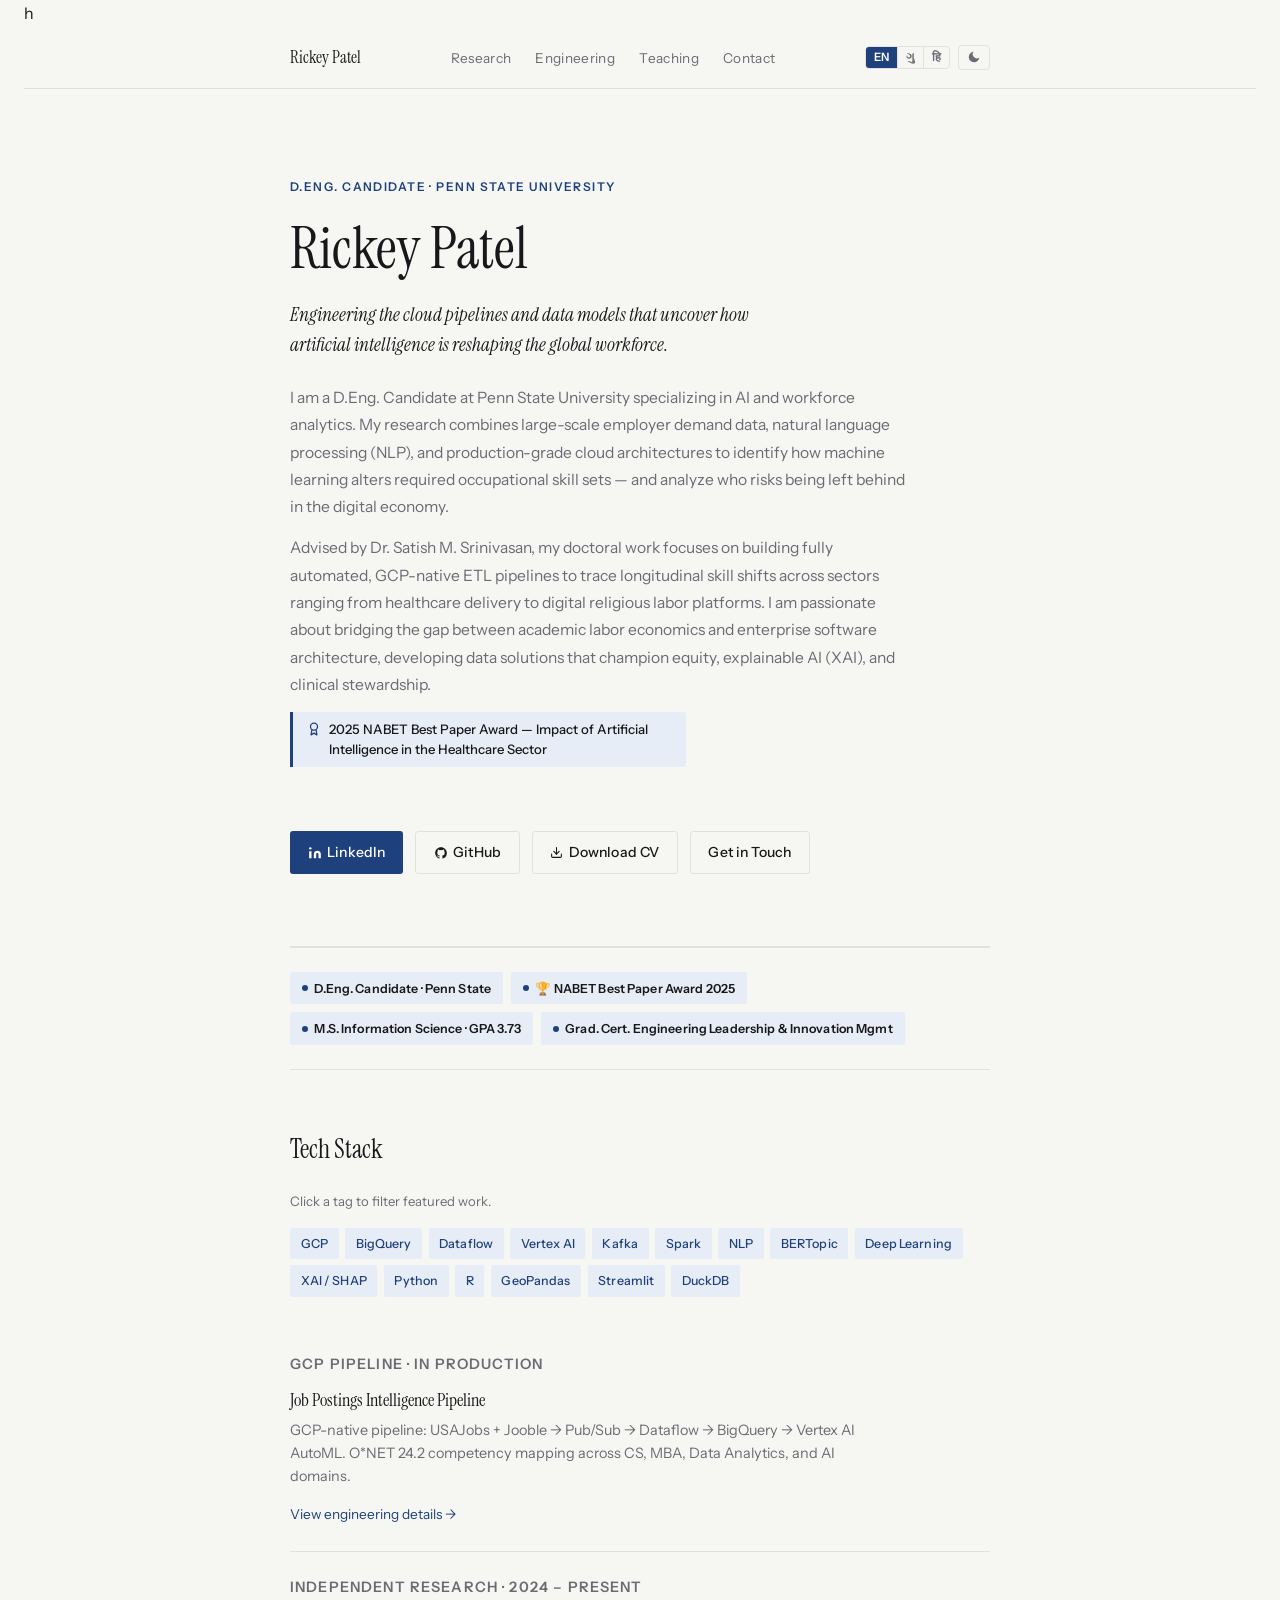
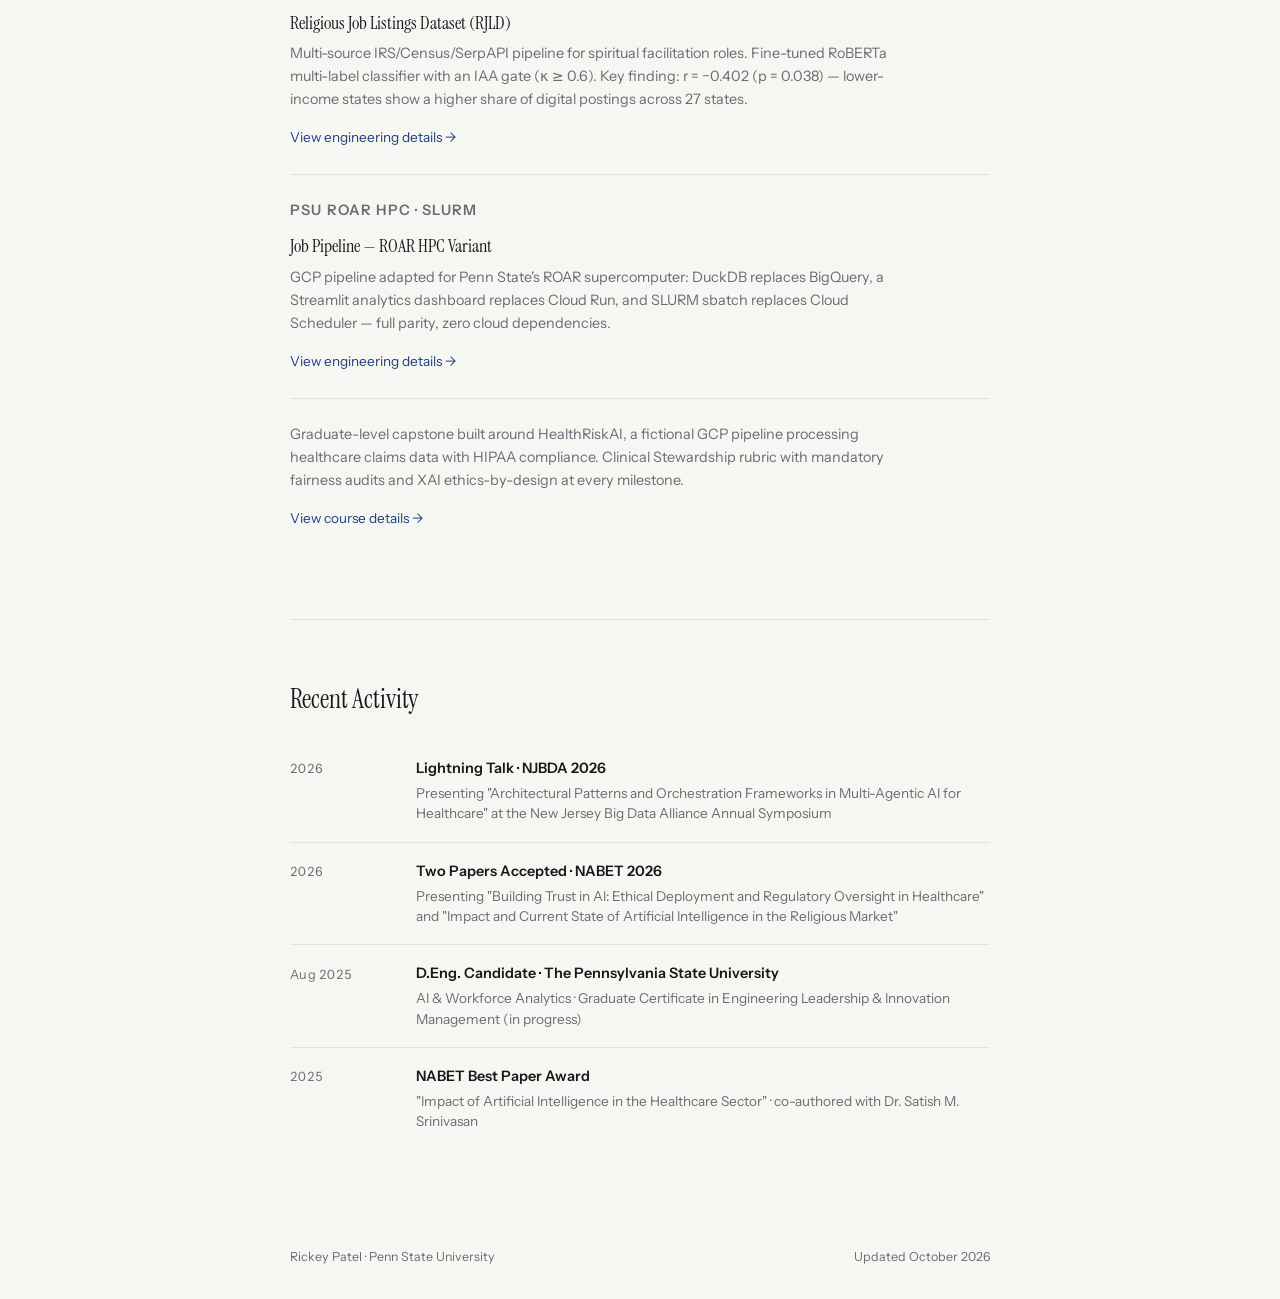
==== commit 3c9b965d: "remove CSC 894 course title per faculty request" ====
--- a/index.html
+++ b/index.html
@@ -20,7 +20,7 @@
 </head>
 <body>
 
-<nav>
+<nav>h
 <div class="nav-inner">
   <a class="nav-name" href="index.html">Rickey Patel</a>
   <ul class="nav-links">
@@ -131,8 +131,8 @@
       <a class="feat-card-link" href="pipelines.html#roar">View engineering details →</a>
     </div>
     <div class="feat-card" data-tags="GCP,Python,XAI,Deep Learning,Healthcare AI">
-      <p class="feat-card-meta">Course Development · Penn State Great Valley</p>
-      <h3>CSC 894: Healthcare AI Capstone</h3>
+      
+      
       <p>Graduate-level capstone built around HealthRiskAI, a fictional GCP pipeline processing healthcare claims data with HIPAA compliance. Clinical Stewardship rubric with mandatory fairness audits and XAI ethics-by-design at every milestone.</p>
       <a class="feat-card-link" href="teaching.html#csc894">View course details →</a>
     </div>
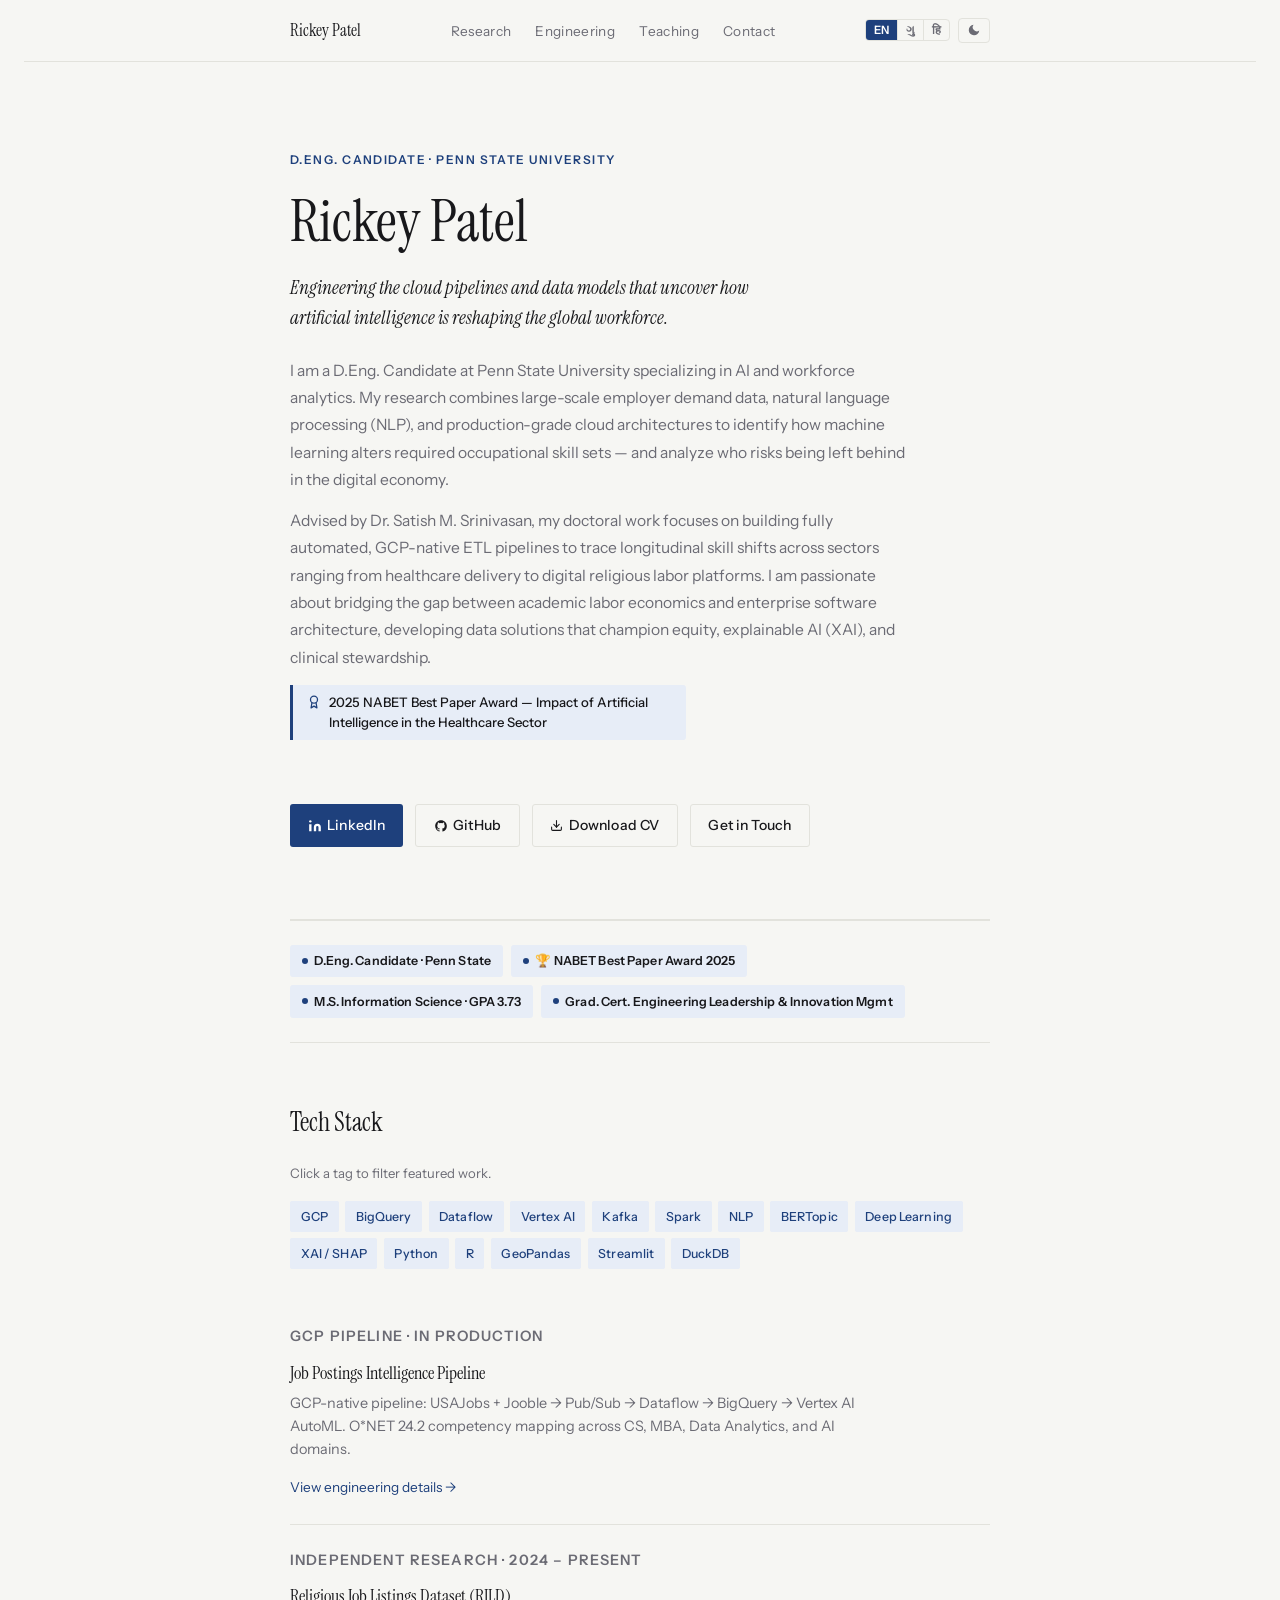
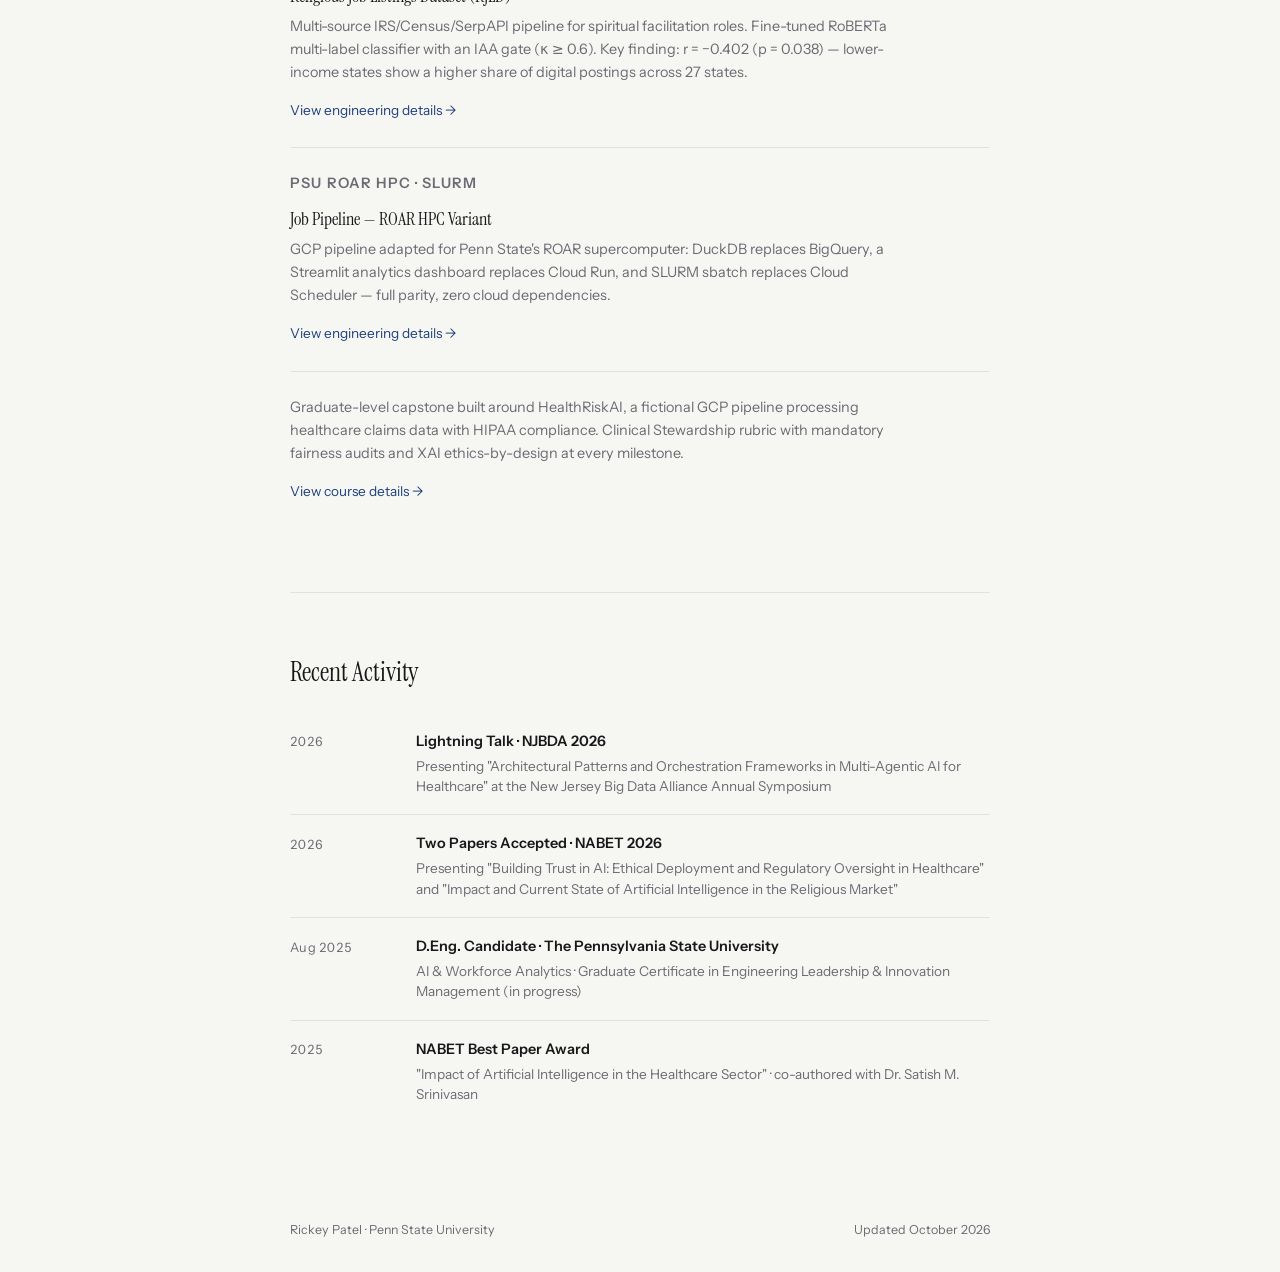
==== commit f83d0b9e: "fix: remove stray h character from nav in index.html" ====
--- a/index.html
+++ b/index.html
@@ -20,7 +20,7 @@
 </head>
 <body>
 
-<nav>h
+<nav>
 <div class="nav-inner">
   <a class="nav-name" href="index.html">Rickey Patel</a>
   <ul class="nav-links">
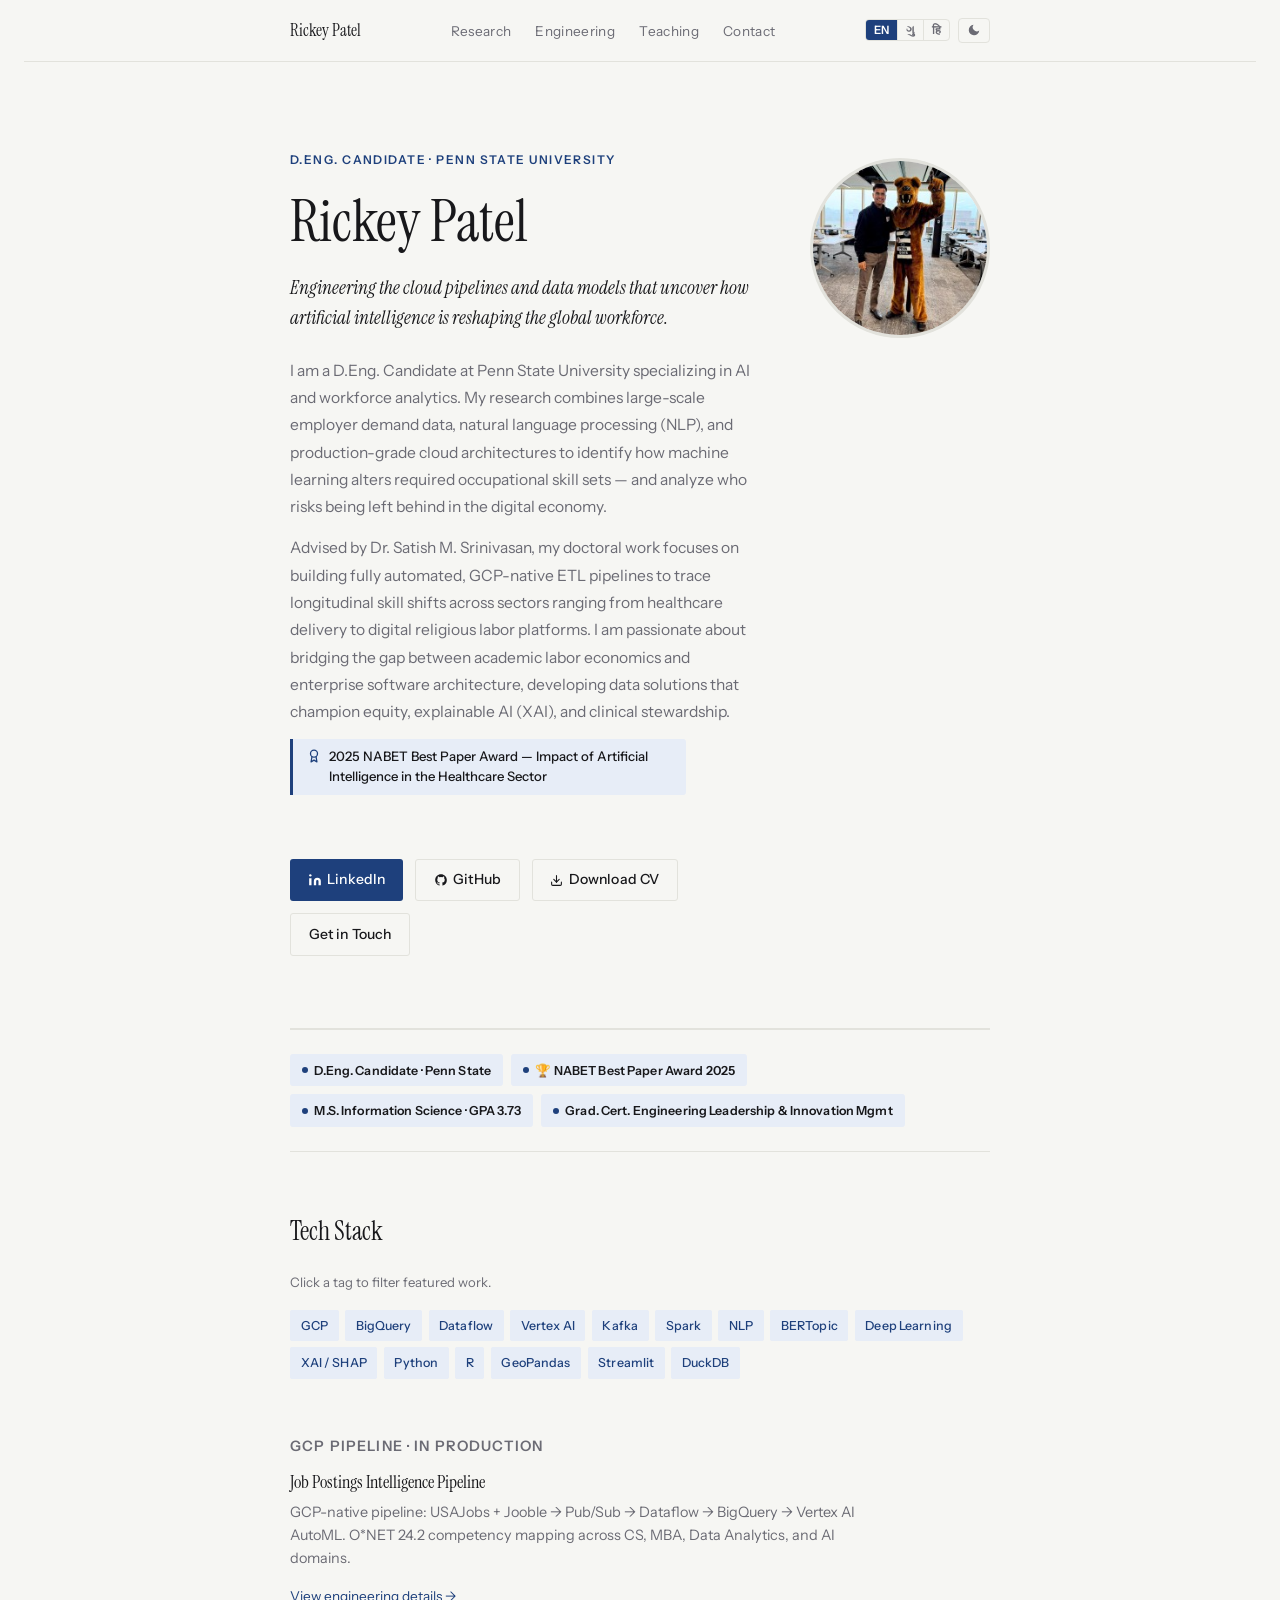
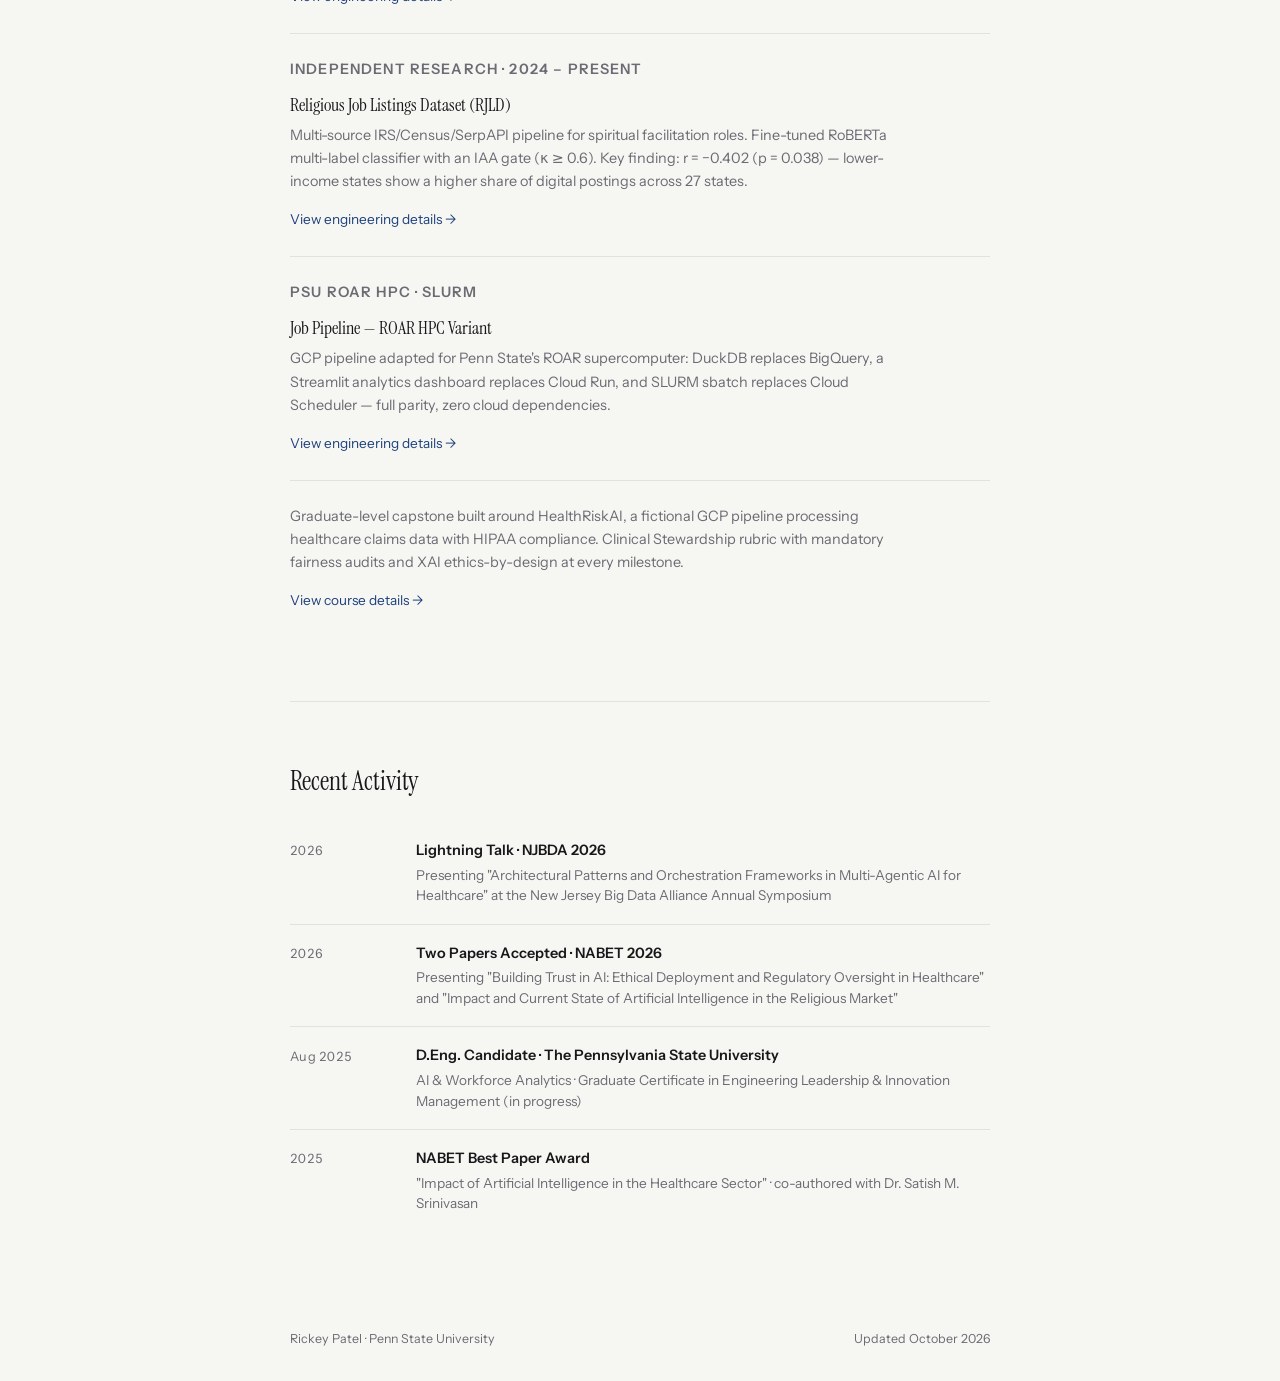
==== commit 6836a3c5: "fix: repair gu/hi syntax error and add hero headshot Co-Authored-By: Claude Sonnet 4.6 <noreply@anth" ====
--- a/index.html
+++ b/index.html
@@ -47,6 +47,7 @@
 
 <!-- HERO -->
 <section class="hero">
+  <div class="hero-body">
   <span class="eyebrow" data-i18n="hero.eyebrow">D.Eng. Candidate · Penn State University</span>
   <h1>Rickey Patel</h1>
   <p class="hero-tagline" data-i18n="hero.tagline">
@@ -77,6 +78,8 @@
     </a>
     <a class="btn btn-outline" href="contact.html">Get in Touch</a>
   </div>
+  </div>
+  <img src="avatar.jpg" class="hero-avatar" alt="Rickey Patel">
 </section>
 
 <!-- CREDENTIAL TICKER -->
--- a/site.css
+++ b/site.css
@@ -350,3 +350,9 @@
   .arch-flow   { row-gap:0.25rem; }
 }
 @media (prefers-reduced-motion:reduce) { * { transition:none!important; } }
+
+/* ── Hero photo ─────────────────────────────── */
+.hero { display: flex; align-items: flex-start; gap: 3rem; }
+.hero-body { flex: 1; min-width: 0; }
+.hero-avatar { flex-shrink: 0; width: 180px; height: 180px; border-radius: 50%; object-fit: cover; object-position: top center; border: 3px solid var(--border, #e2e8f0); align-self: flex-start; margin-top: 0.5rem; }
+@media (max-width: 600px) { .hero { flex-direction: column-reverse; align-items: center; } .hero-avatar { width: 120px; height: 120px; } }
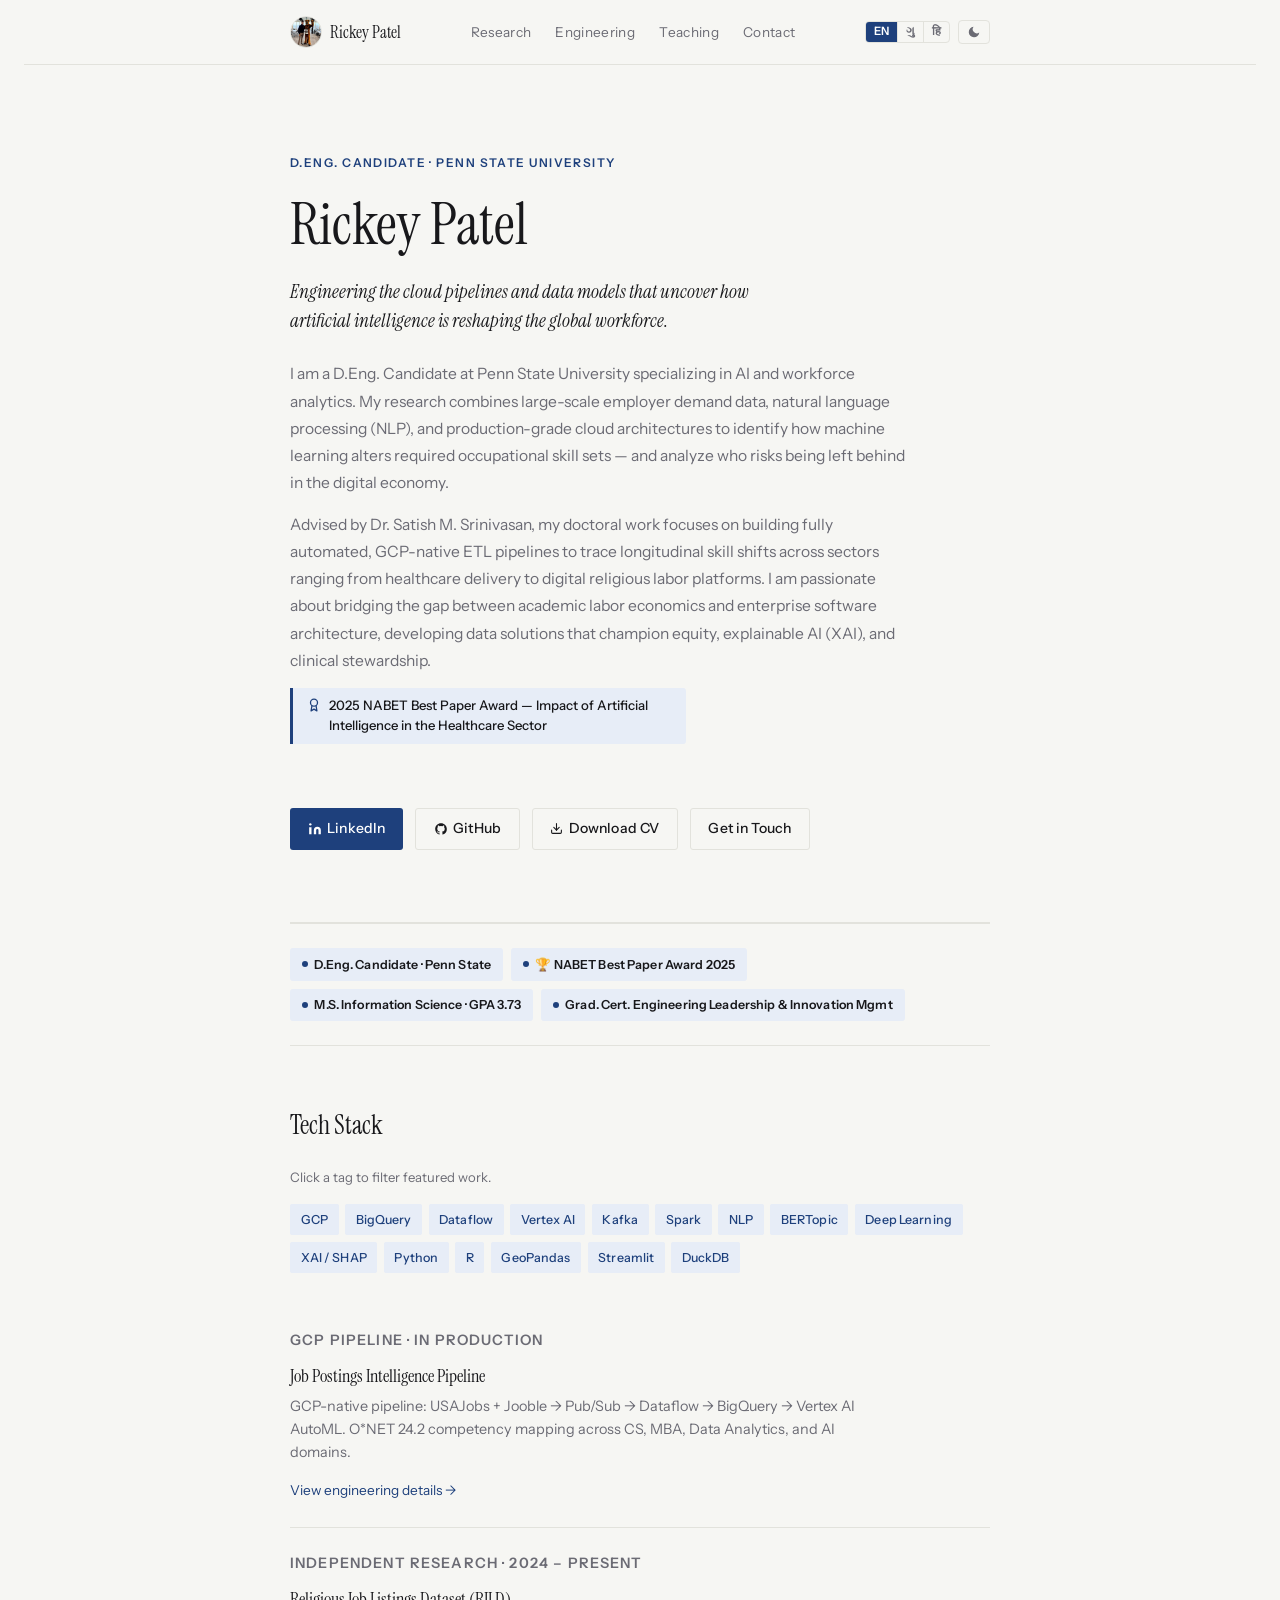
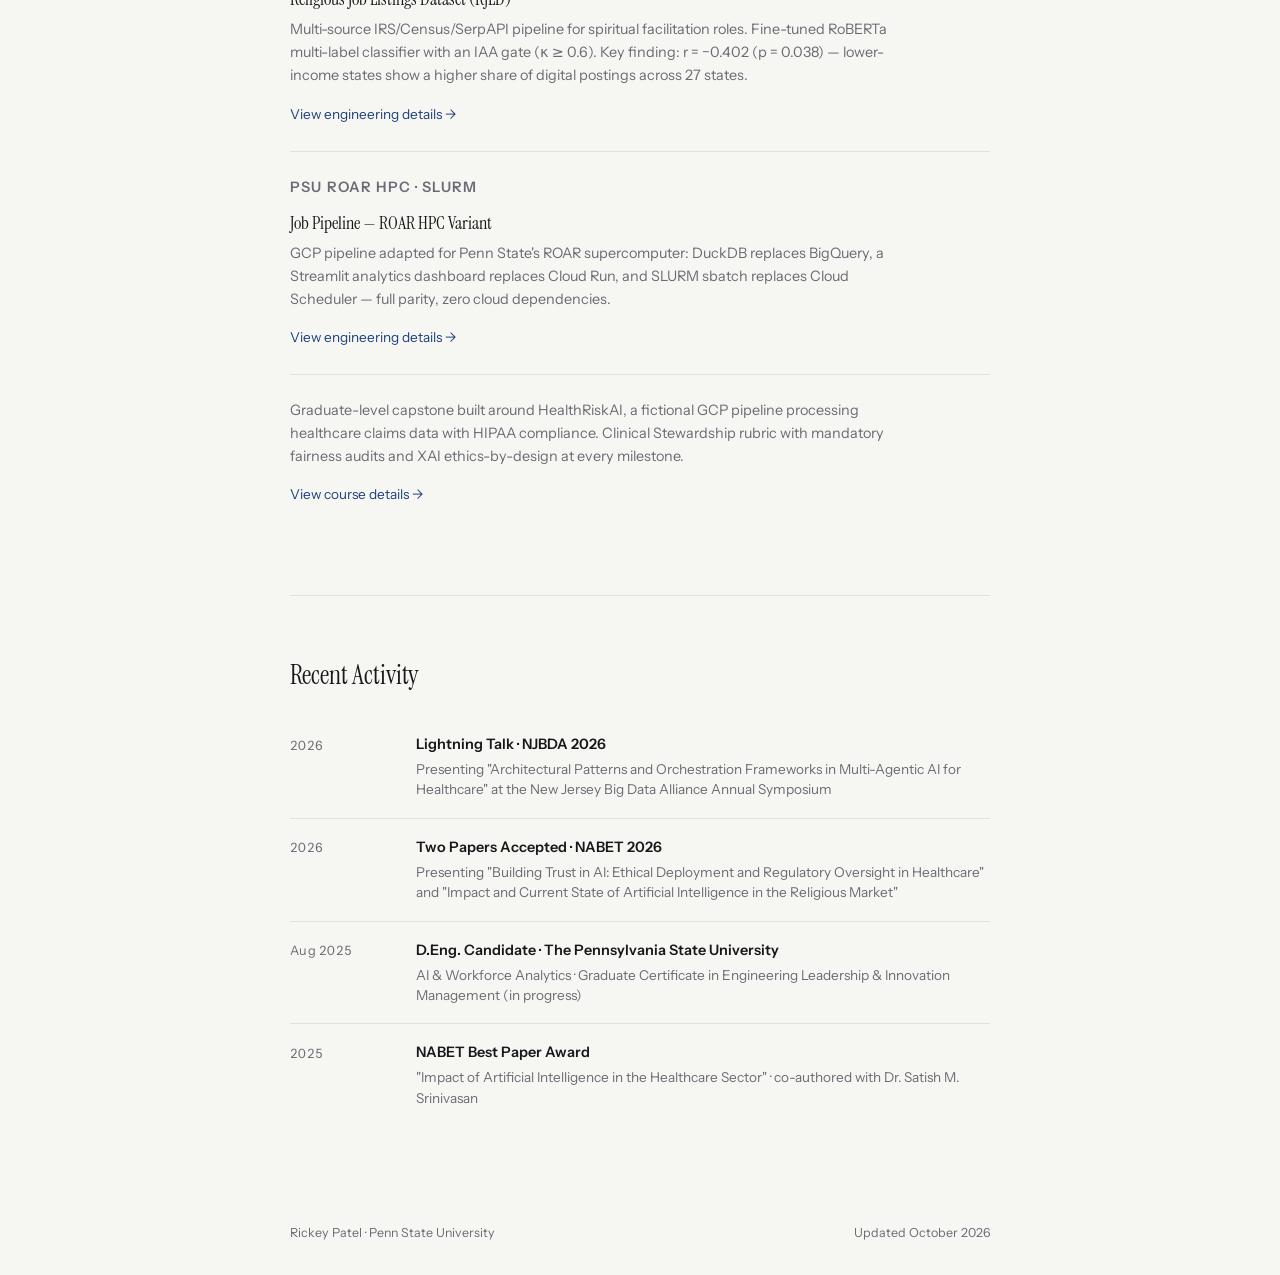
==== commit 91248ecd: "feat: add circular avatar to nav bar on all pages Co-Authored-By: Claude Sonnet 4.6 <noreply@anthrop" ====
--- a/index.html
+++ b/index.html
@@ -22,7 +22,7 @@
 
 <nav>
 <div class="nav-inner">
-  <a class="nav-name" href="index.html">Rickey Patel</a>
+  <a class="nav-brand" href="index.html"><img src="avatar.jpg" class="nav-avatar" alt="Rickey Patel"><span class="nav-name">Rickey Patel</span></a>
   <ul class="nav-links">
     <li><a href="research.html"  data-i18n="nav.research">Research</a></li>
     <li><a href="pipelines.html#job-pipeline" data-i18n="nav.engineering">Engineering</a></li>
@@ -79,7 +79,6 @@
     <a class="btn btn-outline" href="contact.html">Get in Touch</a>
   </div>
   </div>
-  <img src="avatar.jpg" class="hero-avatar" alt="Rickey Patel">
 </section>
 
 <!-- CREDENTIAL TICKER -->
--- a/site.css
+++ b/site.css
@@ -79,6 +79,8 @@
   display:flex; align-items:center; transition:background .15s, color .15s; line-height:1;
 }
 .theme-btn:hover { background:var(--accent-pale); color:var(--fg); }
+.nav-brand { display:flex; align-items:center; gap:0.5rem; text-decoration:none; flex-shrink:0; }
+.nav-avatar { width:32px; height:32px; border-radius:50%; object-fit:cover; border:1.5px solid var(--border); flex-shrink:0; }
 .nav-name { font-family:var(--serif); font-size:1.05rem; color:var(--fg); text-decoration:none; flex-shrink:0; }
 .nav-links { list-style:none; margin:0; padding:0; display:flex; gap:1.5rem; flex-wrap:wrap; }
 .nav-links a { color:var(--fg-muted); text-decoration:none; font-size:0.85rem; letter-spacing:0.025em; transition:color .15s; }
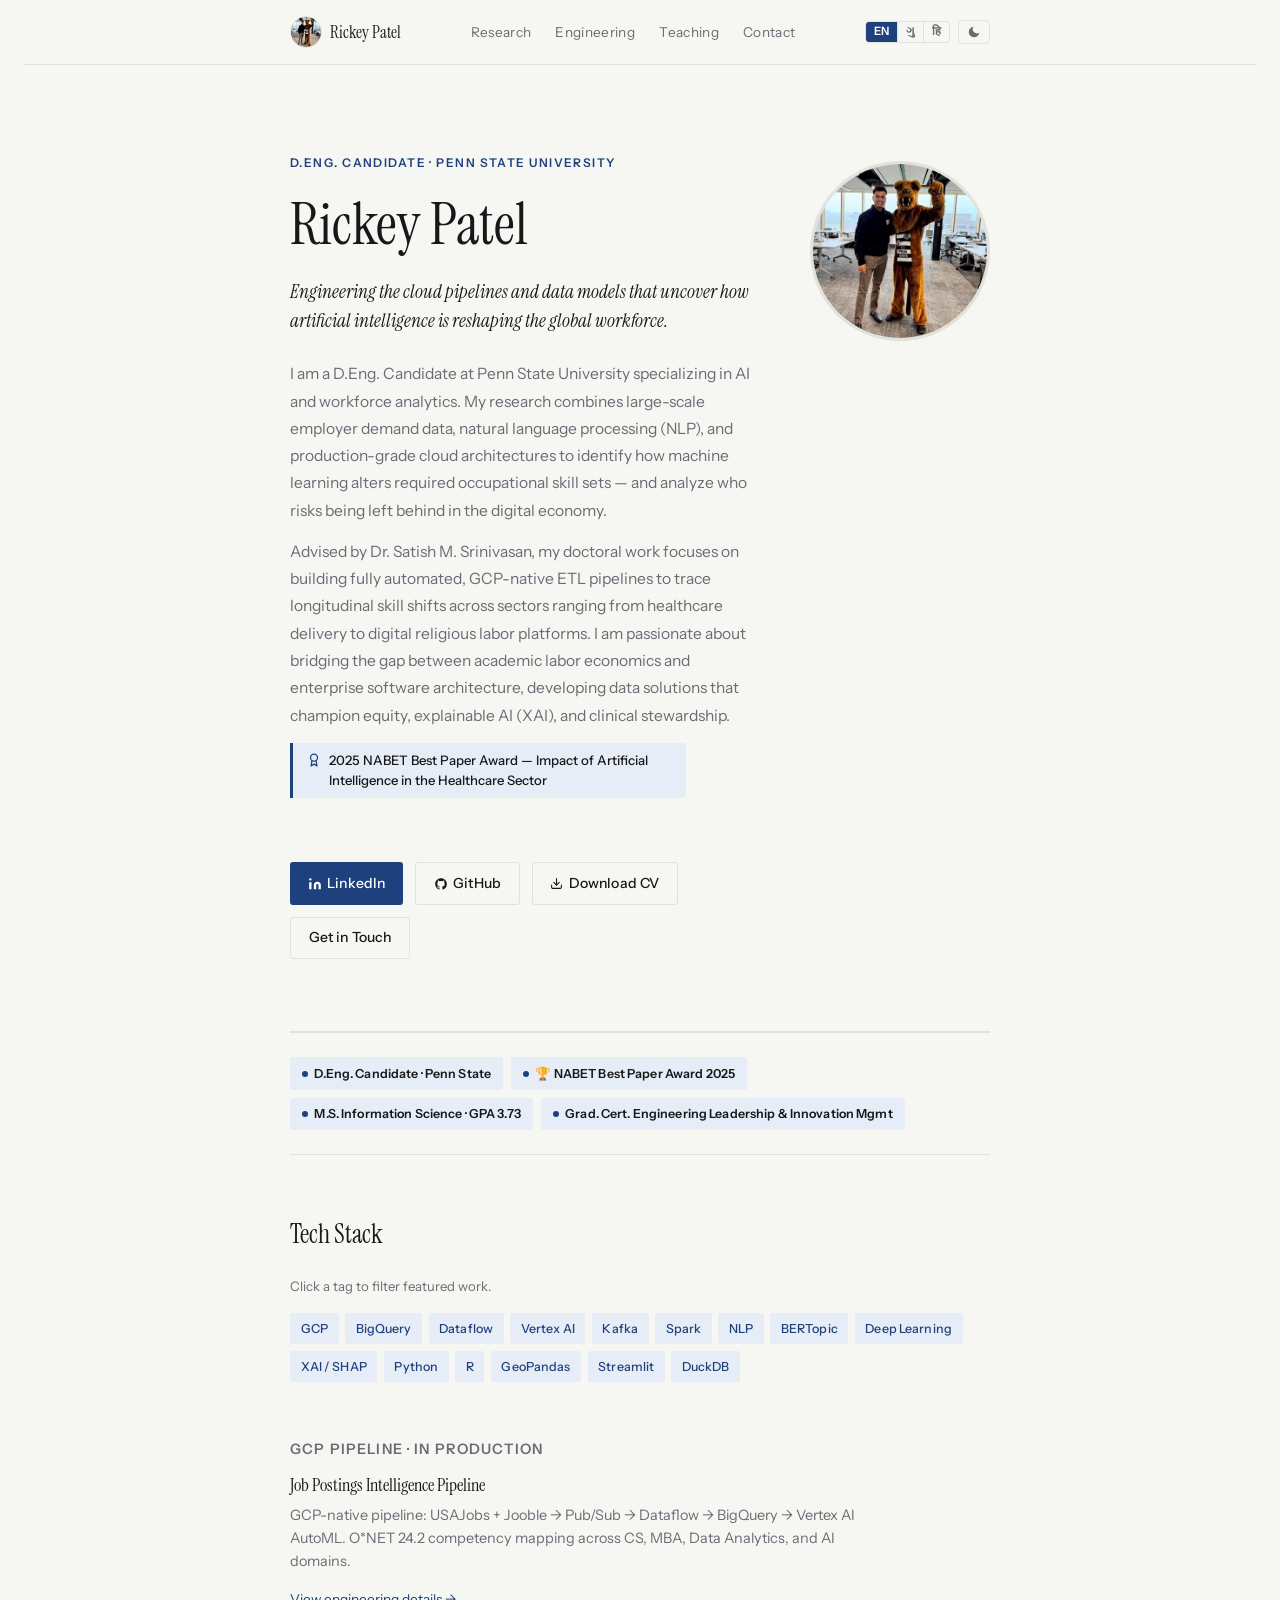
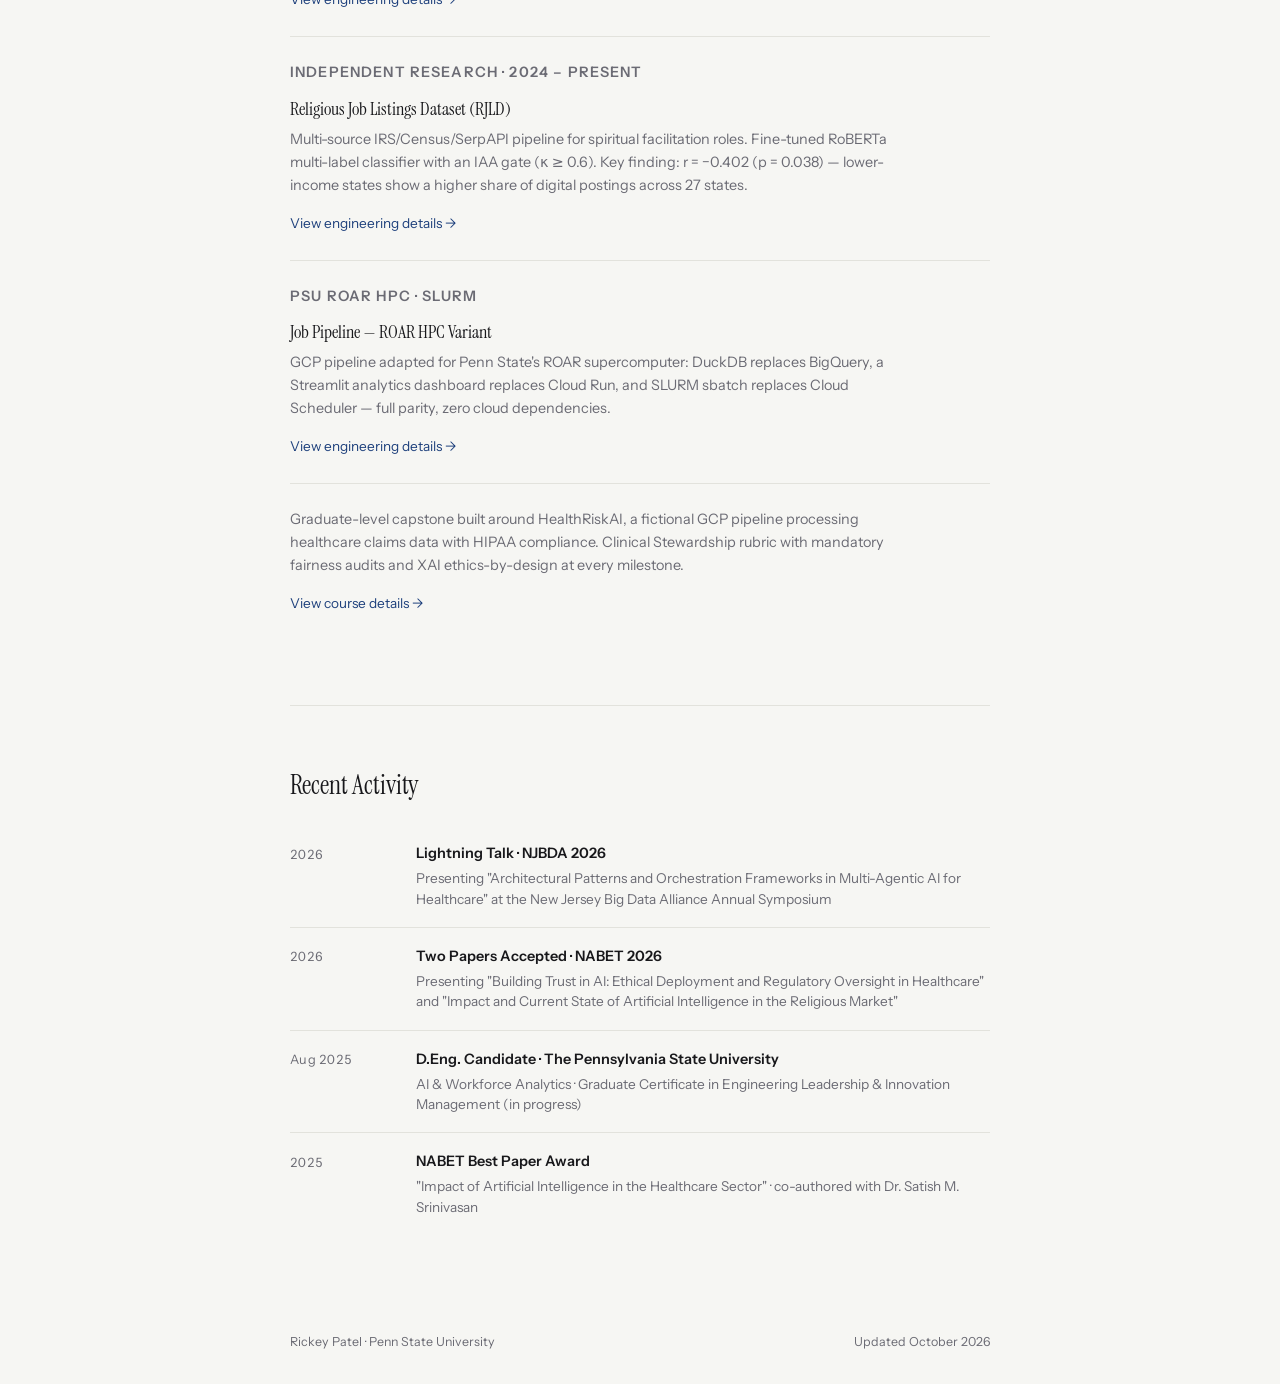
==== commit 895f29d3: "fix: restore circular avatar photo to hero section Co-Authored-By: Claude Sonnet 4.6 <noreply@anthro" ====
--- a/index.html
+++ b/index.html
@@ -79,6 +79,7 @@
     <a class="btn btn-outline" href="contact.html">Get in Touch</a>
   </div>
   </div>
+  <img src="avatar.jpg" class="hero-avatar" alt="Rickey Patel">
 </section>
 
 <!-- CREDENTIAL TICKER -->
